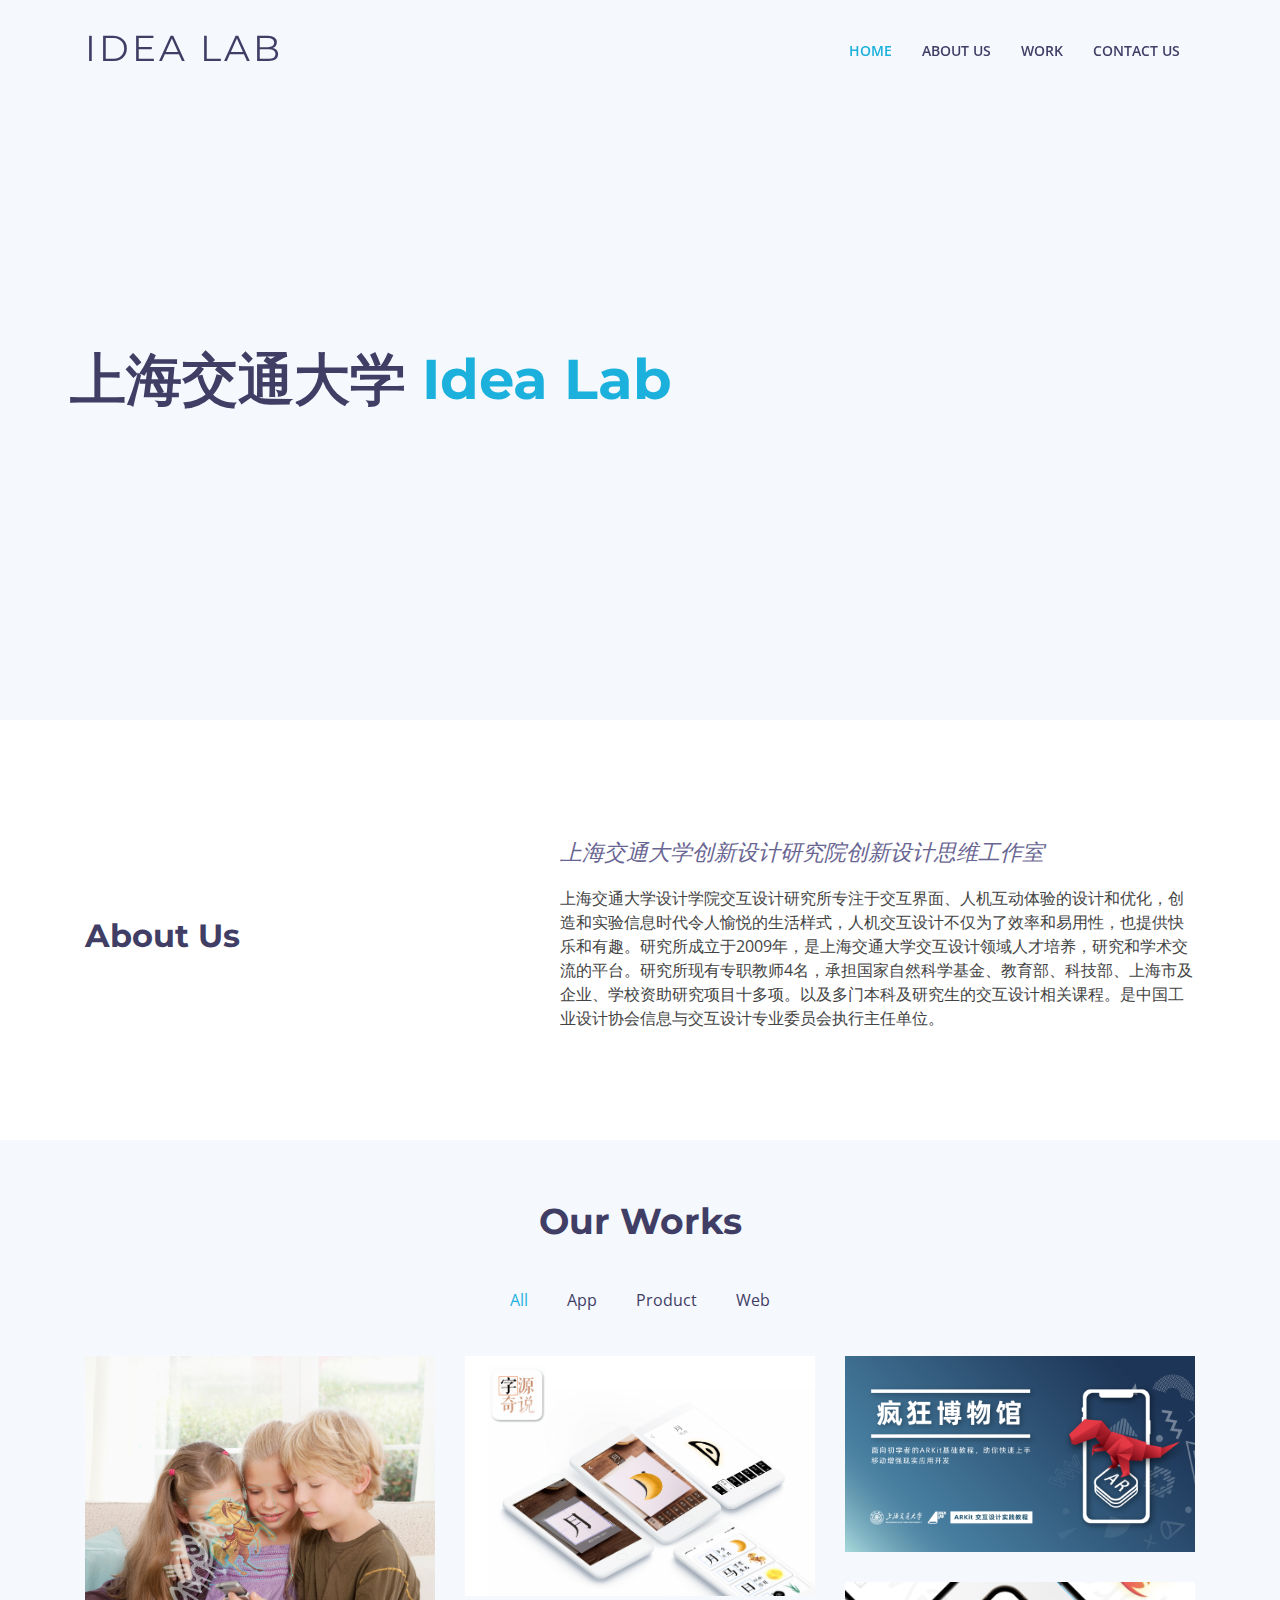
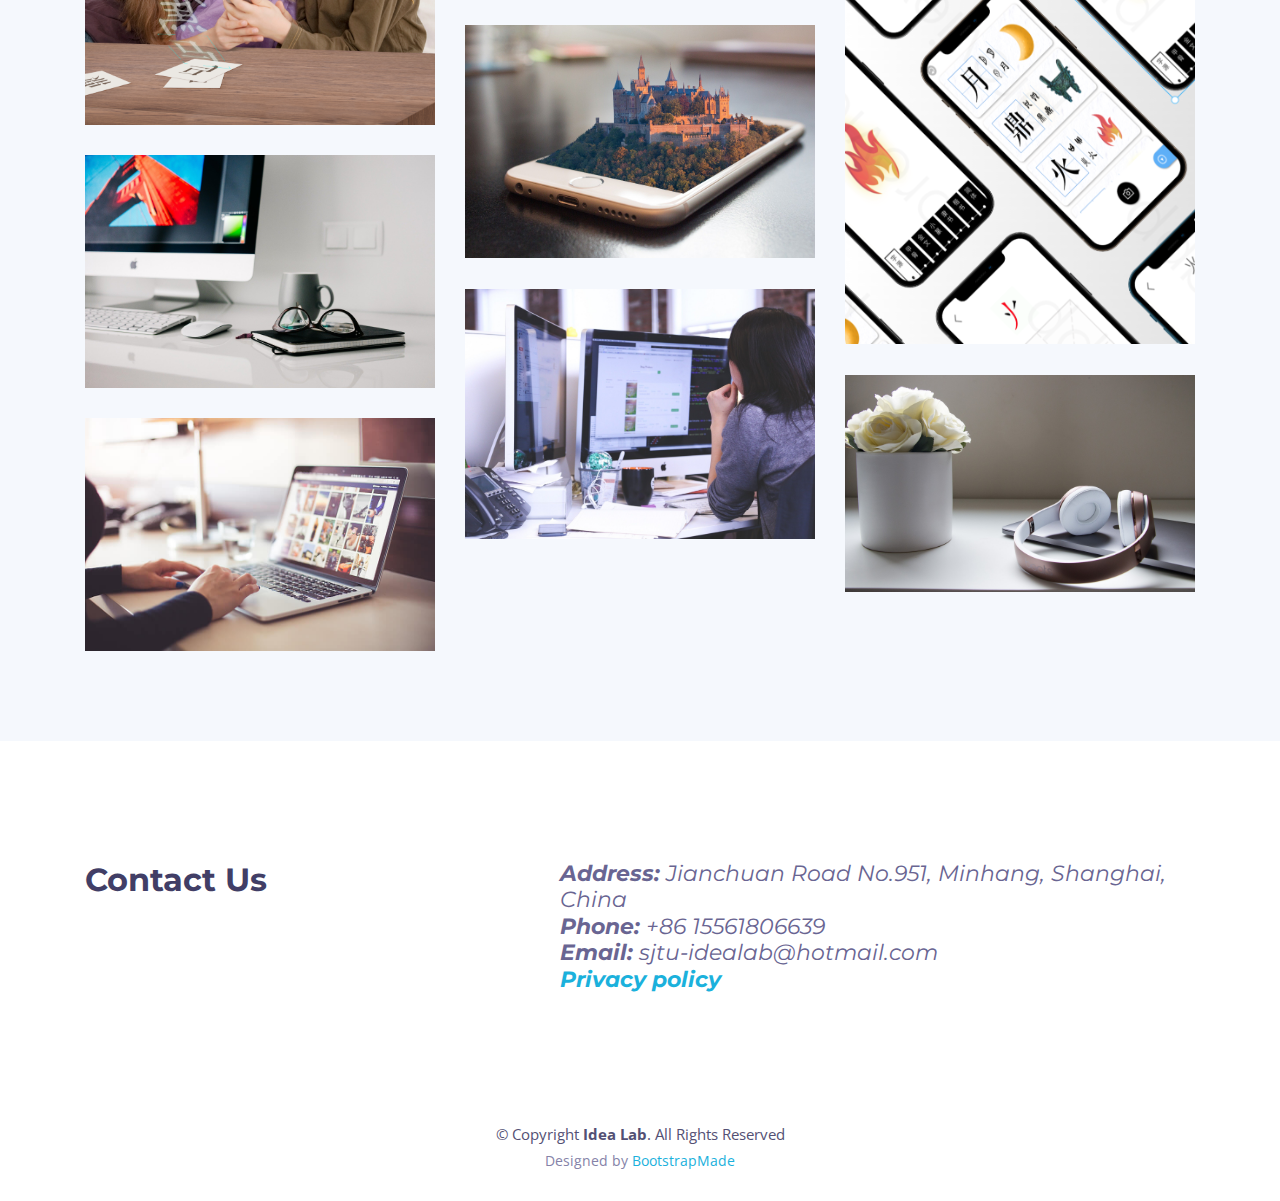
==== docs/index.html @ f68249bd "change folder name" ====
<!DOCTYPE html>
<html lang="en">

<head>
    <meta charset="utf-8">
    <title>SJTU IDEA LAB</title>
    <meta content="width=device-width, initial-scale=1.0" name="viewport">
    <meta content="" name="keywords">
    <meta content="" name="description">

    <!-- Favicons -->
    <link href="img/" rel="icon">
    <link href="img/" rel="apple-touch-icon">

    <!-- Google Fonts -->
    <link href="https://fonts.googleapis.com/css?family=Open+Sans:300,300i,400,400i,500,600,700,700i|Montserrat:300,400,500,600,700" rel="stylesheet">

    <!-- Bootstrap CSS File -->
    <link href="lib/bootstrap/css/bootstrap.min.css" rel="stylesheet">

    <!-- Libraries CSS Files -->
    <link href="lib/font-awesome/css/font-awesome.min.css" rel="stylesheet">
    <link href="lib/animate/animate.min.css" rel="stylesheet">
    <link href="lib/ionicons/css/ionicons.min.css" rel="stylesheet">
    <link href="lib/owlcarousel/assets/owl.carousel.min.css" rel="stylesheet">
    <link href="lib/lightbox/css/lightbox.min.css" rel="stylesheet">

    <!-- Main Stylesheet File -->
    <link href="css/style.css" rel="stylesheet">

    <!-- =======================================================
    Theme Name: Rapid
    Theme URL: https://bootstrapmade.com/rapid-multipurpose-bootstrap-business-template/
    Author: BootstrapMade.com
    License: https://bootstrapmade.com/license/
  ======================================================= -->
</head>

<body>
    <!--==========================
  Header
  ============================-->
    <header id="header">

        <div id="topbar">
            <div class="container">
                <div class="social-links">
                    <!--
          <a href="#" class="twitter"><i class="fa fa-twitter"></i></a>
          <a href="#" class="facebook"><i class="fa fa-facebook"></i></a>
          <a href="#" class="linkedin"><i class="fa fa-linkedin"></i></a>
          <a href="#" class="instagram"><i class="fa fa-instagram"></i></a>
          -->
                </div>
            </div>
        </div>

        <div class="container">

            <div class="logo float-left">
                <!-- Uncomment below if you prefer to use an image logo -->
                <h1 class="text-light"><a href="#intro" class="scrollto"><span>Idea Lab</span></a></h1>
                <!-- <a href="#header" class="scrollto"><img src="img/logo.png" alt="" class="img-fluid"></a> -->
            </div>

            <nav class="main-nav float-right d-none d-lg-block">
                <ul>
                    <li class="active"><a href="#intro">Home</a></li>
                    <li><a href="#about">About Us</a></li>
                    <!--<li><a href="#services">Services</a></li>-->
                    <!--注释掉了-->
                    <li><a href="#portfolio">Work</a></li>
                    <!--<li><a href="#team">Team</a></li>-->
                    <!--<li class="drop-down"><a href="">Drop Down</a>
            <ul>
              <li><a href="#">Drop Down 1</a></li>
              <li class="drop-down"><a href="#">Drop Down 2</a>
                <ul>
                  <li><a href="#">Deep Drop Down 1</a></li>
                  <li><a href="#">Deep Drop Down 2</a></li>
                  <li><a href="#">Deep Drop Down 3</a></li>
                  <li><a href="#">Deep Drop Down 4</a></li>
                  <li><a href="#">Deep Drop Down 5</a></li>
                </ul>
              </li>
              <li><a href="#">Drop Down 3</a></li>
              <li><a href="#">Drop Down 4</a></li>
              <li><a href="#">Drop Down 5</a></li>
            </ul>
          </li>-->
                    <!--注释掉了-->
                    <li><a href="#footer">Contact Us</a></li>
                </ul>
            </nav><!-- .main-nav -->

        </div>
    </header><!-- #header -->

    <!--==========================
    Intro Section
  ============================-->
    <section id="intro" class="clearfix">
        <div class="container d-flex h-100">
            <div class="row justify-content-center align-self-center">
                <div class=" intro-info order-md-first order-last">
                    <h2>上海交通大学 <span>Idea Lab</span></h2>
                    <div>
                        <!--<a href="#about" class="btn-get-started scrollto">Get Started</a>-->
                    </div>
                </div>


            </div>

        </div>
    </section><!-- #intro -->

    <main id="main">

        <!--==========================
      About Us Section
    ============================-->
        <section id="about">

            <div class="container">
                <div class="row">

                    <div class="col-lg-5 col-md-6">
                        <div class="about-content">
                           <h2><br><br>About Us</h2>
                            <img src="img/ " alt="">

                        </div>
                    </div>

                    <div class="col-lg-7 col-md-6">
                        <div class="about-content">
                            
                            <h3>上海交通大学创新设计研究院创新设计思维工作室</h3>
                            <p>上海交通大学设计学院交互设计研究所专注于交互界面、人机互动体验的设计和优化，创造和实验信息时代令人愉悦的生活样式，人机交互设计不仅为了效率和易用性，也提供快乐和有趣。研究所成立于2009年，是上海交通大学交互设计领域人才培养，研究和学术交流的平台。研究所现有专职教师4名，承担国家自然科学基金、教育部、科技部、上海市及企业、学校资助研究项目十多项。以及多门本科及研究生的交互设计相关课程。是中国工业设计协会信息与交互设计专业委员会执行主任单位。</p>
                            

                        </div>
                    </div>
                </div>
            </div>

        </section><!-- #about -->


        <!--==========================
      Services Section 注释掉了！！
    ============================-->
        <!--
    <section id="services" class="section-bg">
      <div class="container">

        <header class="section-header">
          <h3>Services</h3>
          <p>Laudem latine persequeris id sed, ex fabulas delectus quo. No vel partiendo abhorreant vituperatoribus.</p>
        </header>

        <div class="row">

          <div class="col-md-6 col-lg-4 wow bounceInUp" data-wow-duration="1.4s">
            <div class="box">
              <div class="icon" style="background: #fceef3;"><i class="ion-ios-analytics-outline" style="color: #ff689b;"></i></div>
              <h4 class="title"><a href="">Lorem Ipsum</a></h4>
              <p class="description">Voluptatum deleniti atque corrupti quos dolores et quas molestias excepturi sint occaecati cupiditate non provident</p>
            </div>
          </div>
          <div class="col-md-6 col-lg-4 wow bounceInUp" data-wow-duration="1.4s">
            <div class="box">
              <div class="icon" style="background: #fff0da;"><i class="ion-ios-bookmarks-outline" style="color: #e98e06;"></i></div>
              <h4 class="title"><a href="">Dolor Sitema</a></h4>
              <p class="description">Minim veniam, quis nostrud exercitation ullamco laboris nisi ut aliquip ex ea commodo consequat tarad limino ata</p>
            </div>
          </div>

          <div class="col-md-6 col-lg-4 wow bounceInUp" data-wow-delay="0.1s" data-wow-duration="1.4s">
            <div class="box">
              <div class="icon" style="background: #e6fdfc;"><i class="ion-ios-paper-outline" style="color: #3fcdc7;"></i></div>
              <h4 class="title"><a href="">Sed ut perspiciatis</a></h4>
              <p class="description">Duis aute irure dolor in reprehenderit in voluptate velit esse cillum dolore eu fugiat nulla pariatur</p>
            </div>
          </div>
          <div class="col-md-6 col-lg-4 wow bounceInUp" data-wow-delay="0.1s" data-wow-duration="1.4s">
            <div class="box">
              <div class="icon" style="background: #eafde7;"><i class="ion-ios-speedometer-outline" style="color:#41cf2e;"></i></div>
              <h4 class="title"><a href="">Magni Dolores</a></h4>
              <p class="description">Excepteur sint occaecat cupidatat non proident, sunt in culpa qui officia deserunt mollit anim id est laborum</p>
            </div>
          </div>

          <div class="col-md-6 col-lg-4 wow bounceInUp" data-wow-delay="0.2s" data-wow-duration="1.4s">
            <div class="box">
              <div class="icon" style="background: #e1eeff;"><i class="ion-ios-world-outline" style="color: #2282ff;"></i></div>
              <h4 class="title"><a href="">Nemo Enim</a></h4>
              <p class="description">At vero eos et accusamus et iusto odio dignissimos ducimus qui blanditiis praesentium voluptatum deleniti atque</p>
            </div>
          </div>
          <div class="col-md-6 col-lg-4 wow bounceInUp" data-wow-delay="0.2s" data-wow-duration="1.4s">
            <div class="box">
              <div class="icon" style="background: #ecebff;"><i class="ion-ios-clock-outline" style="color: #8660fe;"></i></div>
              <h4 class="title"><a href="">Eiusmod Tempor</a></h4>
              <p class="description">Et harum quidem rerum facilis est et expedita distinctio. Nam libero tempore, cum soluta nobis est eligendi</p>
            </div>
          </div>

        </div>

      </div>
    </section><!-- #services -->

        <!--==========================
      Why Us Section 注释掉了！！
    ============================-->
        <!--
    <section id="why-us" class="wow fadeIn">
      <div class="container-fluid">
        
        <header class="section-header">
          <h3>Why choose us?</h3>
          <p>Laudem latine persequeris id sed, ex fabulas delectus quo. No vel partiendo abhorreant vituperatoribus.</p>
        </header>

        <div class="row">

          <div class="col-lg-6">
            <div class="why-us-img">
              <img src="img/why-us.jpg" alt="" class="img-fluid">
            </div>
          </div>

          <div class="col-lg-6">
            <div class="why-us-content">
              <p>Molestiae omnis numquam corrupti omnis itaque. Voluptatum quidem impedit. Odio dolorum exercitationem est error omnis repudiandae ad dolorum sit.</p>
              <p>
                Explicabo repellendus quia labore. Non optio quo ea ut ratione et quaerat. Porro facilis deleniti porro consequatur
                et temporibus. Labore est odio.

                Odio omnis saepe qui. Veniam eaque ipsum. Ea quia voluptatum quis explicabo sed nihil repellat..
              </p>

              <div class="features wow bounceInUp clearfix">
                <i class="fa fa-diamond" style="color: #f058dc;"></i>
                <h4>Corporis dolorem</h4>
                <p>Commodi quia voluptatum. Est cupiditate voluptas quaerat officiis ex alias dignissimos et ipsum. Soluta at enim modi ut incidunt dolor et.</p>
              </div>

              <div class="features wow bounceInUp clearfix">
                <i class="fa fa-object-group" style="color: #ffb774;"></i>
                <h4>Eum ut aspernatur</h4>
                <p>Molestias eius rerum iusto voluptas et ab cupiditate aut enim. Assumenda animi occaecati. Quo dolore fuga quasi autem aliquid ipsum odit. Perferendis doloremque iure nulla aut.</p>
              </div>
              
              <div class="features wow bounceInUp clearfix">
                <i class="fa fa-language" style="color: #589af1;"></i>
                <h4>Voluptates dolores</h4>
                <p>Voluptates nihil et quis omnis et eaque omnis sint aut. Ducimus dolorum aspernatur. Totam dolores ut enim ullam voluptas distinctio aut.</p>
              </div>
              
            </div>

          </div>

        </div>

      </div>

      <div class="container">
        <div class="row counters">

          <div class="col-lg-3 col-6 text-center">
            <span data-toggle="counter-up">274</span>
            <p>Clients</p>
          </div>

          <div class="col-lg-3 col-6 text-center">
            <span data-toggle="counter-up">421</span>
            <p>Projects</p>
          </div>

          <div class="col-lg-3 col-6 text-center">
            <span data-toggle="counter-up">1,364</span>
            <p>Hours Of Support</p>
          </div>

          <div class="col-lg-3 col-6 text-center">
            <span data-toggle="counter-up">18</span>
            <p>Hard Workers</p>
          </div>
  
        </div>

      </div>
    </section>

    <!--==========================
      Call To Action Section
    ============================-->
        <!--
    <section id="call-to-action" class="wow fadeInUp">
      <div class="container">
        <div class="row">
          <div class="col-lg-9 text-center text-lg-left">
            <h3 class="cta-title">Call To Action</h3>
            <p class="cta-text"> Duis aute irure dolor in reprehenderit in voluptate velit esse cillum dolore eu fugiat nulla pariatur. Excepteur sint occaecat cupidatat non proident, sunt in culpa qui officia deserunt mollit anim id est laborum.</p>
          </div>
          <div class="col-lg-3 cta-btn-container text-center">
            <a class="cta-btn align-middle" href="#">Call To Action</a>
          </div>
        </div>

      </div>
    </section><!-- #call-to-action -->

        <!--==========================
      Features Section
    ============================-->
        <!--
    <section id="features">
      <div class="container">

        <div class="row feature-item">
          <div class="col-lg-6 wow fadeInUp">
            <img src="img/features-1.svg" class="img-fluid" alt="">
          </div>
          <div class="col-lg-6 wow fadeInUp pt-5 pt-lg-0">
            <h4>Voluptatem dignissimos provident quasi corporis voluptates sit assumenda.</h4>
            <p>
              Ipsum in aspernatur ut possimus sint. Quia omnis est occaecati possimus ea. Quas molestiae perspiciatis occaecati qui rerum. Deleniti quod porro sed quisquam saepe. Numquam mollitia recusandae non ad at et a.
            </p>
            <p>
              Ad vitae recusandae odit possimus. Quaerat cum ipsum corrupti. Odit qui asperiores ea corporis deserunt veritatis quidem expedita perferendis. Qui rerum eligendi ex doloribus quia sit. Porro rerum eum eum.
            </p>
          </div>
        </div>

        <div class="row feature-item mt-5 pt-5">
          <div class="col-lg-6 wow fadeInUp order-1 order-lg-2">
            <img src="img/features-2.svg" class="img-fluid" alt="">
          </div>

          <div class="col-lg-6 wow fadeInUp pt-4 pt-lg-0 order-2 order-lg-1">
            <h4>Neque saepe temporibus repellat ea ipsum et. Id vel et quia tempora facere reprehenderit.</h4>
            <p>
             Delectus alias ut incidunt delectus nam placeat in consequatur. Sed cupiditate quia ea quis. Voluptas nemo qui aut distinctio. Cumque fugit earum est quam officiis numquam. Ducimus corporis autem at blanditiis beatae incidunt sunt. 
            </p>
            <p>
              Voluptas saepe natus quidem blanditiis. Non sunt impedit voluptas mollitia beatae. Qui esse molestias. Laudantium libero nisi vitae debitis. Dolorem cupiditate est perferendis iusto.
            </p>
            <p>
              Eum quia in. Magni quas ipsum a. Quis ex voluptatem inventore sint quia modi. Numquam est aut fuga mollitia exercitationem nam accusantium provident quia.
            </p>
          </div>
          
        </div>

      </div>
    </section><!-- #about -->


        <!--==========================
      Portfolio Section
    ============================-->
        <section id="portfolio" class="section-bg">
            <div class="container">

                <header class="section-header">
                    <h3 class="section-title">Our Works</h3>
                </header>

                <div class="row">
                    <div class="col-lg-12">
                        <ul id="portfolio-flters">
                            <li data-filter="*" class="filter-active">All</li>
                            <li data-filter=".filter-app">App</li>
                            <li data-filter=".filter-card">Product</li>
                            <li data-filter=".filter-web">Web</li>
                        </ul>
                    </div>
                </div>

                <div class="row portfolio-container">

                    <div class="col-lg-4 col-md-6 portfolio-item filter-app">
                        <div class="portfolio-wrap">
                            <img src="img/work-1.jpg" class="img-fluid" alt="">
                            <div class="portfolio-info">
                                <h4><a href="#">字源奇说</a></h4>
                                <p>App</p>
                                <div>
                                    <a href="img/work-1.jpg" data-lightbox="portfolio" data-title="App 1" class="link-preview" title="Preview"><i class="ion ion-eye"></i></a>
                                    <a href="#" class="link-details" title="More Details"><i class="ion ion-android-open"></i></a>
                                </div>
                            </div>
                        </div>
                    </div>

                    <div class="col-lg-4 col-md-6 portfolio-item filter-app" data-wow-delay="0.1s">
                        <div class="portfolio-wrap">
                            <img src="img/work-2.png" class="img-fluid" alt="">
                            <div class="portfolio-info">
                                <h4><a href="#">字源奇说</a></h4>
                                <p>App</p>
                                <div>
                                    <a href="img/work-2.png" class="link-preview" data-lightbox="portfolio" data-title="App 2" title="Preview"><i class="ion ion-eye"></i></a>
                                    <a href="#" class="link-details" title="More Details"><i class="ion ion-android-open"></i></a>
                                </div>
                            </div>
                        </div>
                    </div>

                    <div class="col-lg-4 col-md-6 portfolio-item filter-web" data-wow-delay="0.2s">
                        <div class="portfolio-wrap">
                            <img src="img/work-4.png" class="img-fluid" alt="">
                            <div class="portfolio-info">
                                <h4><a href="#">AR 疯狂博物馆</a></h4>
                                <p>Web</p>
                                <div>
                                    <a href="img/work-4.png" class="link-preview" data-lightbox="portfolio" data-title="Web 1" title="Preview"><i class="ion ion-eye"></i></a>
                                    <a href="http://iosarkit.xyz" target="_blank" class="link-details" title="More Details"><i class="ion ion-android-open"></i></a>
                                </div>
                            </div>
                        </div>
                    </div>

                    <div class="col-lg-4 col-md-6 portfolio-item filter-app">
                        <div class="portfolio-wrap">
                            <img src="img/work-3.png" class="img-fluid" alt="">
                            <div class="portfolio-info">
                                <h4><a href="#">字源奇说</a></h4>
                                <p>App</p>
                                <div>
                                    <a href="img/work-3.png" class="link-preview" data-lightbox="portfolio" data-title="Card 2" title="Preview"><i class="ion ion-eye"></i></a>
                                    <a href="#" class="link-details" title="More Details"><i class="ion ion-android-open"></i></a>
                                </div>
                            </div>
                        </div>
                    </div>

                    <div class="col-lg-4 col-md-6 portfolio-item filter-web" data-wow-delay="0.1s">
                        <div class="portfolio-wrap">
                            <img src="img/work-5.jpg" class="img-fluid" alt="">
                            <div class="portfolio-info">
                                <h4><a href="#">Coming Soon</a></h4>
                                <p>Web</p>
                                <div>
                                    <a href="img/work-5.jpg" class="link-preview" data-lightbox="portfolio" data-title="Web 2" title="Preview"><i class="ion ion-eye"></i></a>
                                    <a href="#" class="link-details" title="More Details"><i class="ion ion-android-open"></i></a>
                                </div>
                            </div>
                        </div>
                    </div>

                    <div class="col-lg-4 col-md-6 portfolio-item filter-app" data-wow-delay="0.2s">
                        <div class="portfolio-wrap">
                            <img src="img/work-6.jpg" class="img-fluid" alt="">
                            <div class="portfolio-info">
                                <h4><a href="#">Coming Soon</a></h4>
                                <p>App</p>
                                <div>
                                    <a href="img/work-6.jpg" class="link-preview" data-lightbox="portfolio" data-title="App 3" title="Preview"><i class="ion ion-eye"></i></a>
                                    <a href="#" class="link-details" title="More Details"><i class="ion ion-android-open"></i></a>
                                </div>
                            </div>
                        </div>
                    </div>

                    <div class="col-lg-4 col-md-6 portfolio-item filter-card">
                        <div class="portfolio-wrap">
                            <img src="img/work-7.jpg" class="img-fluid" alt="">
                            <div class="portfolio-info">
                                <h4><a href="#">Coming Soon</a></h4>
                                <p>Product</p>
                                <div>
                                    <a href="img/work-7.jpg" class="link-preview" data-lightbox="portfolio" data-title="Card 1" title="Preview"><i class="ion ion-eye"></i></a>
                                    <a href="#" class="link-details" title="More Details"><i class="ion ion-android-open"></i></a>
                                </div>
                            </div>
                        </div>
                    </div>

                    <div class="col-lg-4 col-md-6 portfolio-item filter-card" data-wow-delay="0.1s">
                        <div class="portfolio-wrap">
                            <img src="img/work-8.jpg" class="img-fluid" alt="">
                            <div class="portfolio-info">
                                <h4><a href="#">Coming Soon</a></h4>
                                <p>Product</p>
                                <div>
                                    <a href="img/work-8.jpg" class="link-preview" data-lightbox="portfolio" data-title="Card 3" title="Preview"><i class="ion ion-eye"></i></a>
                                    <a href="#" class="link-details" title="More Details"><i class="ion ion-android-open"></i></a>
                                </div>
                            </div>
                        </div>
                    </div>

                    <div class="col-lg-4 col-md-6 portfolio-item filter-web" data-wow-delay="0.2s">
                        <div class="portfolio-wrap">
                            <img src="img/portfolio/web1.jpg" class="img-fluid" alt="">
                            <div class="portfolio-info">
                                <h4><a href="#">Coming Soon</a></h4>
                                <p>Web</p>
                                <div>
                                    <a href="img/portfolio/web1.jpg" class="link-preview" data-lightbox="portfolio" data-title="Web 1" title="Preview"><i class="ion ion-eye"></i></a>
                                    <a href="#" class="link-details" title="More Details"><i class="ion ion-android-open"></i></a>
                                </div>
                            </div>
                        </div>
                    </div>

                </div>

            </div>
        </section><!-- #portfolio -->

        <!--==========================
      Clients Section
    ============================-->
        <!--
    <section id="testimonials">
      <div class="container">

        <header class="section-header">
          <h3>Testimonials</h3>
        </header>

        <div class="row justify-content-center">
          <div class="col-lg-8">

            <div class="owl-carousel testimonials-carousel wow fadeInUp">
    
              <div class="testimonial-item">
                <img src="img/testimonial-1.jpg" class="testimonial-img" alt="">
                <h3>Saul Goodman</h3>
                <h4>Ceo &amp; Founder</h4>
                <p>
                  Proin iaculis purus consequat sem cure digni ssim donec porttitora entum suscipit rhoncus. Accusantium quam, ultricies eget id, aliquam eget nibh et. Maecen aliquam, risus at semper.
                </p>
              </div>
    
              <div class="testimonial-item">
                <img src="img/testimonial-2.jpg" class="testimonial-img" alt="">
                <h3>Sara Wilsson</h3>
                <h4>Designer</h4>
                <p>
                  Export tempor illum tamen malis malis eram quae irure esse labore quem cillum quid cillum eram malis quorum velit fore eram velit sunt aliqua noster fugiat irure amet legam anim culpa.
                </p>
              </div>
    
              <div class="testimonial-item">
                <img src="img/testimonial-3.jpg" class="testimonial-img" alt="">
                <h3>Jena Karlis</h3>
                <h4>Store Owner</h4>
                <p>
                  Enim nisi quem export duis labore cillum quae magna enim sint quorum nulla quem veniam duis minim tempor labore quem eram duis noster aute amet eram fore quis sint minim.
                </p>
              </div>
    
              <div class="testimonial-item">
                <img src="img/testimonial-4.jpg" class="testimonial-img" alt="">
                <h3>Matt Brandon</h3>
                <h4>Freelancer</h4>
                <p>
                  Fugiat enim eram quae cillum dolore dolor amet nulla culpa multos export minim fugiat minim velit minim dolor enim duis veniam ipsum anim magna sunt elit fore quem dolore labore illum veniam.
                </p>
              </div>

            </div>

          </div>
        </div>


      </div>
    </section><!-- #testimonials -->


        <!--==========================
      Team Section
    ============================-->
        <!--
    <section id="team" class="section-bg">
      <div class="container">
        <div class="section-header">
          <h3>Team</h3>
          <p>Sed ut perspiciatis unde omnis iste natus error sit voluptatem accusantium doloremque</p>
        </div>

        <div class="row">

          <div class="col-lg-3 col-md-6 wow fadeInUp">
            <div class="member">
              <img src="img/team-1.jpg" class="img-fluid" alt="">
              <div class="member-info">
                <div class="member-info-content">
                  <h4>Walter White</h4>
                  <span>Chief Executive Officer</span>
                  <div class="social">
                    <a href=""><i class="fa fa-twitter"></i></a>
                    <a href=""><i class="fa fa-facebook"></i></a>
                    <a href=""><i class="fa fa-google-plus"></i></a>
                    <a href=""><i class="fa fa-linkedin"></i></a>
                  </div>
                </div>
              </div>
            </div>
          </div>

          <div class="col-lg-3 col-md-6 wow fadeInUp" data-wow-delay="0.1s">
            <div class="member">
              <img src="img/team-2.jpg" class="img-fluid" alt="">
              <div class="member-info">
                <div class="member-info-content">
                  <h4>Sarah Jhonson</h4>
                  <span>Product Manager</span>
                  <div class="social">
                    <a href=""><i class="fa fa-twitter"></i></a>
                    <a href=""><i class="fa fa-facebook"></i></a>
                    <a href=""><i class="fa fa-google-plus"></i></a>
                    <a href=""><i class="fa fa-linkedin"></i></a>
                  </div>
                </div>
              </div>
            </div>
          </div>

          <div class="col-lg-3 col-md-6 wow fadeInUp" data-wow-delay="0.2s">
            <div class="member">
              <img src="img/team-3.jpg" class="img-fluid" alt="">
              <div class="member-info">
                <div class="member-info-content">
                  <h4>William Anderson</h4>
                  <span>CTO</span>
                  <div class="social">
                    <a href=""><i class="fa fa-twitter"></i></a>
                    <a href=""><i class="fa fa-facebook"></i></a>
                    <a href=""><i class="fa fa-google-plus"></i></a>
                    <a href=""><i class="fa fa-linkedin"></i></a>
                  </div>
                </div>
              </div>
            </div>
          </div>

          <div class="col-lg-3 col-md-6 wow fadeInUp" data-wow-delay="0.3s">
            <div class="member">
              <img src="img/team-4.jpg" class="img-fluid" alt="">
              <div class="member-info">
                <div class="member-info-content">
                  <h4>Amanda Jepson</h4>
                  <span>Accountant</span>
                  <div class="social">
                    <a href=""><i class="fa fa-twitter"></i></a>
                    <a href=""><i class="fa fa-facebook"></i></a>
                    <a href=""><i class="fa fa-google-plus"></i></a>
                    <a href=""><i class="fa fa-linkedin"></i></a>
                  </div>
                </div>
              </div>
            </div>
          </div>

        </div>

      </div>
    </section><!-- #team -->

        <!--==========================
      Clients Section
    ============================-->
        <!--
    <section id="clients" class="wow fadeInUp">
      <div class="container">

        <header class="section-header">
          <h3>Our Clients</h3>
        </header>

        <div class="owl-carousel clients-carousel">
          <img src="img/clients/client-1.png" alt="">
          <img src="img/clients/client-2.png" alt="">
          <img src="img/clients/client-3.png" alt="">
          <img src="img/clients/client-4.png" alt="">
          <img src="img/clients/client-5.png" alt="">
          <img src="img/clients/client-6.png" alt="">
          <img src="img/clients/client-7.png" alt="">
          <img src="img/clients/client-8.png" alt="">
        </div>

      </div>
    </section><!-- #clients -->


        <!--==========================
      Pricing Section
    ============================-->
        <!--
    <section id="pricing" class="wow fadeInUp section-bg">

      <div class="container">

        <header class="section-header">
          <h3>Pricing</h3>
          <p>Sed ut perspiciatis unde omnis iste natus error sit voluptatem accusantium doloremque</p>
        </header>

        <div class="row flex-items-xs-middle flex-items-xs-center">
        -->

        <!-- Basic Plan  -->
        <!--
          <div class="col-xs-12 col-lg-4">
            <div class="card">
              <div class="card-header">
                <h3><span class="currency">$</span>19<span class="period">/month</span></h3>
              </div>
              <div class="card-block">
                <h4 class="card-title"> 
                  Basic Plan
                </h4>
                <ul class="list-group">
                  <li class="list-group-item">Odio animi voluptates</li>
                  <li class="list-group-item">Inventore quisquam et</li>
                  <li class="list-group-item">Et perspiciatis suscipit</li>
                  <li class="list-group-item">24/7 Support System</li>
                </ul>
                <a href="#" class="btn">Choose Plan</a>
              </div>
            </div>
          </div>
      -->
        <!-- Regular Plan  -->
        <!--
          <div class="col-xs-12 col-lg-4">
            <div class="card">
              <div class="card-header">
                <h3><span class="currency">$</span>29<span class="period">/month</span></h3>
              </div>
              <div class="card-block">
                <h4 class="card-title"> 
                  Regular Plan
                </h4>
                <ul class="list-group">
                  <li class="list-group-item">Odio animi voluptates</li>
                  <li class="list-group-item">Inventore quisquam et</li>
                  <li class="list-group-item">Et perspiciatis suscipit</li>
                  <li class="list-group-item">24/7 Support System</li>
                </ul>
                <a href="#" class="btn">Choose Plan</a>
              </div>
            </div>
          </div>
      ->>
          <!-- Premium Plan  -->
        <!--
          <div class="col-xs-12 col-lg-4">
            <div class="card">
              <div class="card-header">
                <h3><span class="currency">$</span>39<span class="period">/month</span></h3>
              </div>
              <div class="card-block">
                <h4 class="card-title"> 
                  Premium Plan
                </h4>
                <ul class="list-group">
                  <li class="list-group-item">Odio animi voluptates</li>
                  <li class="list-group-item">Inventore quisquam et</li>
                  <li class="list-group-item">Et perspiciatis suscipit</li>
                  <li class="list-group-item">24/7 Support System</li>
                </ul>
                <a href="#" class="btn">Choose Plan</a>
              </div>
            </div>
          </div>
      
        </div>
      </div>

    </section><!-- #pricing -->


        <!--==========================
      Frequently Asked Questions Section
    ============================-->
        <!--
    <section id="faq">
      <div class="container">
        <header class="section-header">
          <h3>Frequently Asked Questions</h3>
          <p>Sed ut perspiciatis unde omnis iste natus error sit voluptatem accusantium doloremque</p>
        </header>

        <ul id="faq-list" class="wow fadeInUp">
          <li>
            <a data-toggle="collapse" class="collapsed" href="#faq1">Non consectetur a erat nam at lectus urna duis? <i class="ion-android-remove"></i></a>
            <div id="faq1" class="collapse" data-parent="#faq-list">
              <p>
                Feugiat pretium nibh ipsum consequat. Tempus iaculis urna id volutpat lacus laoreet non curabitur gravida. Venenatis lectus magna fringilla urna porttitor rhoncus dolor purus non.
              </p>
            </div>
          </li>

          <li>
            <a data-toggle="collapse" href="#faq2" class="collapsed">Feugiat scelerisque varius morbi enim nunc faucibus a pellentesque? <i class="ion-android-remove"></i></a>
            <div id="faq2" class="collapse" data-parent="#faq-list">
              <p>
                Dolor sit amet consectetur adipiscing elit pellentesque habitant morbi. Id interdum velit laoreet id donec ultrices. Fringilla phasellus faucibus scelerisque eleifend donec pretium. Est pellentesque elit ullamcorper dignissim. Mauris ultrices eros in cursus turpis massa tincidunt dui.
              </p>
            </div>
          </li>

          <li>
            <a data-toggle="collapse" href="#faq3" class="collapsed">Dolor sit amet consectetur adipiscing elit pellentesque habitant morbi? <i class="ion-android-remove"></i></a>
            <div id="faq3" class="collapse" data-parent="#faq-list">
              <p>
                Eleifend mi in nulla posuere sollicitudin aliquam ultrices sagittis orci. Faucibus pulvinar elementum integer enim. Sem nulla pharetra diam sit amet nisl suscipit. Rutrum tellus pellentesque eu tincidunt. Lectus urna duis convallis convallis tellus. Urna molestie at elementum eu facilisis sed odio morbi quis
              </p>
            </div>
          </li>

          <li>
            <a data-toggle="collapse" href="#faq4" class="collapsed">Ac odio tempor orci dapibus. Aliquam eleifend mi in nulla? <i class="ion-android-remove"></i></a>
            <div id="faq4" class="collapse" data-parent="#faq-list">
              <p>
                Dolor sit amet consectetur adipiscing elit pellentesque habitant morbi. Id interdum velit laoreet id donec ultrices. Fringilla phasellus faucibus scelerisque eleifend donec pretium. Est pellentesque elit ullamcorper dignissim. Mauris ultrices eros in cursus turpis massa tincidunt dui.
              </p>
            </div>
          </li>

          <li>
            <a data-toggle="collapse" href="#faq5" class="collapsed">Tempus quam pellentesque nec nam aliquam sem et tortor consequat? <i class="ion-android-remove"></i></a>
            <div id="faq5" class="collapse" data-parent="#faq-list">
              <p>
                Molestie a iaculis at erat pellentesque adipiscing commodo. Dignissim suspendisse in est ante in. Nunc vel risus commodo viverra maecenas accumsan. Sit amet nisl suscipit adipiscing bibendum est. Purus gravida quis blandit turpis cursus in
              </p>
            </div>
          </li>

          <li>
            <a data-toggle="collapse" href="#faq6" class="collapsed">Tortor vitae purus faucibus ornare. Varius vel pharetra vel turpis nunc eget lorem dolor? <i class="ion-android-remove"></i></a>
            <div id="faq6" class="collapse" data-parent="#faq-list">
              <p>
                Laoreet sit amet cursus sit amet dictum sit amet justo. Mauris vitae ultricies leo integer malesuada nunc vel. Tincidunt eget nullam non nisi est sit amet. Turpis nunc eget lorem dolor sed. Ut venenatis tellus in metus vulputate eu scelerisque. Pellentesque diam volutpat commodo sed egestas egestas fringilla phasellus faucibus. Nibh tellus molestie nunc non blandit massa enim nec.
              </p>
            </div>
          </li>

        </ul>

      </div>
    </section><!-- #faq -->

    </main>

    <!--==========================
    Footer
  ============================-->
    <section id="about">

        <div class="container">
            <div class="row">

                <div class="col-lg-5 col-md-6 ">
                    <div class="about-content">
                        <h2>Contact Us</h2>


                    </div>
                </div>

                <div class="col-lg-7 col-md-5">
                    <div class="about-content">
                        <h3><strong>Address:</strong> Jianchuan Road No.951, Minhang, Shanghai, China<br>
                            <strong>Phone:</strong> +86 15561806639<br>
                            <strong>Email:</strong> sjtu-idealab@hotmail.com<br>
                            <strong><a href="privacypolicy.html">Privacy policy</a></strong>
                        </h3>
    </section>

    <!--
      <div class="container">
        

        <div class="row">

          <div class="col-lg-6">

            <div class="row">

                <div class="col-sm-6">

                  <div class="footer-info">
                   <!--
                    <h3>Rapid</h3>
                    <p>Cras fermentum odio eu feugiat lide par naso tierra. Justo eget nada terra videa magna derita valies darta donna mare fermentum iaculis eu non diam phasellus. Scelerisque felis imperdiet proin fermentum leo. Amet volutpat consequat mauris nunc congue.</p>
                    -->
    </div>

    <div class="footer-newsletter">
        <!--
                    <h4>Our Newsletter</h4>
                    <p>Tamen quem nulla quae legam multos aute sint culpa legam noster magna veniam enim veniam illum dolore legam minim quorum culpa amet magna export quem.</p>
                    <form action="" method="post">
                      <input type="email" name="email"><input type="submit"  value="Subscribe">
                    </form>
                    -->
    </div>

    </div>


    </div>

    </div>

    <div class="col-lg-6">

        <div class="form">
            <!--
              <h4>Send us a message</h4>
              <p>Eos ipsa est voluptates. Nostrum nam libero ipsa vero. Debitis quasi sit eaque numquam similique commodi harum aut temporibus.</p>
              <form action="" method="post" role="form" class="contactForm">
                <div class="form-group">
                  <input type="text" name="name" class="form-control" id="name" placeholder="Your Name" data-rule="minlen:4" data-msg="Please enter at least 4 chars" />
                  <div class="validation"></div>
                </div>
                <div class="form-group">
                  <input type="email" class="form-control" name="email" id="email" placeholder="Your Email" data-rule="email" data-msg="Please enter a valid email" />
                  <div class="validation"></div>
                </div>
                <div class="form-group">
                  <input type="text" class="form-control" name="subject" id="subject" placeholder="Subject" data-rule="minlen:4" data-msg="Please enter at least 8 chars of subject" />
                  <div class="validation"></div>
                </div>
                <div class="form-group">
                  <textarea class="form-control" name="message" rows="5" data-rule="required" data-msg="Please write something for us" placeholder="Message"></textarea>
                  <div class="validation"></div>
                </div>

                <div id="sendmessage">Your message has been sent. Thank you!</div>
                <div id="errormessage"></div>

                <div class="text-center"><button type="submit" title="Send Message">Send Message</button></div>
              </form>
              -->
        </div>

    </div>



    </div>

    </div>
    </div>
    <footer id="footer" class="section-bg">
        <div class="container">
            <div class="copyright text-center">
                &copy; Copyright <strong>Idea Lab</strong>. All Rights Reserved
            </div>
            <div class="credits text-center">
                <!--
          All the links in the footer should remain intact.
          You can delete the links only if you purchased the pro version.
          Licensing information: https://bootstrapmade.com/license/
          Purchase the pro version with working PHP/AJAX contact form: https://bootstrapmade.com/buy/?theme=Rapid
        -->
                Designed by <a href="https://bootstrapmade.com/">BootstrapMade</a>
            </div>
        </div>
    </footer><!-- #footer -->

    <a href="#" class="back-to-top"><i class="fa fa-chevron-up"></i></a>
    <!-- Uncomment below i you want to use a preloader -->
    <!-- <div id="preloader"></div> -->

    <!-- JavaScript Libraries -->
    <script src="lib/jquery/jquery.min.js"></script>
    <script src="lib/jquery/jquery-migrate.min.js"></script>
    <script src="lib/bootstrap/js/bootstrap.bundle.min.js"></script>
    <script src="lib/easing/easing.min.js"></script>
    <script src="lib/mobile-nav/mobile-nav.js"></script>
    <script src="lib/wow/wow.min.js"></script>
    <script src="lib/waypoints/waypoints.min.js"></script>
    <script src="lib/counterup/counterup.min.js"></script>
    <script src="lib/owlcarousel/owl.carousel.min.js"></script>
    <script src="lib/isotope/isotope.pkgd.min.js"></script>
    <script src="lib/lightbox/js/lightbox.min.js"></script>
    <!-- Contact Form JavaScript File -->
    <script src="contactform/contactform.js"></script>

    <!-- Template Main Javascript File -->
    <script src="js/main.js"></script>

</body>

</html>
---- docs/css/style.css ----
/*
  Theme Name: Rapid
  Theme URL: https://bootstrapmade.com/rapid-multipurpose-bootstrap-business-template/
  Author: BootstrapMade.com
  License: https://bootstrapmade.com/license/
*/

/*--------------------------------------------------------------
# General
--------------------------------------------------------------*/

body {
  background: #fff;
  color: #444;
  font-family: "Open Sans", sans-serif;
}

a {
  color: #1bb1dc;
  transition: 0.5s;
}

a:hover,
a:active,
a:focus {
  color: #0a98c0;
  outline: none;
  text-decoration: none;
}

p {
  padding: 0;
  margin: 0 0 30px 0;
}

h1,
h2,
h3,
h4,
h5,
h6 {
  font-family: "Montserrat", sans-serif;
  font-weight: 400;
  margin: 0 0 20px 0;
  padding: 0;
}

.col-center-block {
    float: none;
    display: block;
    margin-left: auto;
    margin-right: auto;
}

/* Back to top button */

.back-to-top {
  position: fixed;
  display: none;
  background: #1bb1dc;
  color: #fff;
  width: 44px;
  height: 44px;
  text-align: center;
  line-height: 1;
  font-size: 16px;
  border-radius: 50%;
  right: 15px;
  bottom: 15px;
  transition: background 0.5s;
  z-index: 11;
}

.back-to-top i {
  padding-top: 12px;
  color: #fff;
}

/* Prelaoder */

#preloader {
  position: fixed;
  top: 0;
  left: 0;
  right: 0;
  bottom: 0;
  z-index: 9999;
  overflow: hidden;
  background: #fff;
}

#preloader:before {
  content: "";
  position: fixed;
  top: calc(50% - 30px);
  left: calc(50% - 30px);
  border: 6px solid #f2f2f2;
  border-top: 6px solid #1bb1dc;
  border-radius: 50%;
  width: 60px;
  height: 60px;
  -webkit-animation: animate-preloader 1s linear infinite;
  animation: animate-preloader 1s linear infinite;
}

@-webkit-keyframes animate-preloader {
  0% {
    -webkit-transform: rotate(0deg);
    transform: rotate(0deg);
  }

  100% {
    -webkit-transform: rotate(360deg);
    transform: rotate(360deg);
  }
}

@keyframes animate-preloader {
  0% {
    -webkit-transform: rotate(0deg);
    transform: rotate(0deg);
  }

  100% {
    -webkit-transform: rotate(360deg);
    transform: rotate(360deg);
  }
}

/*--------------------------------------------------------------
# Top Bar
--------------------------------------------------------------*/

#topbar {
  padding: 0 0 10px 0;
  font-size: 14px;
  transition: all 0.5s;
}

#topbar .social-links {
  text-align: right;
}

#topbar .social-links a {
  color: #535074;
  padding: 4px 12px;
  display: inline-block;
  line-height: 1px;
}

#topbar .social-links a:hover {
  color: #1bb1dc;
}

#topbar .social-links a:first-child {
  border-left: 0;
}

/*--------------------------------------------------------------
# Header
--------------------------------------------------------------*/

#header {
  height: 110px;
  transition: all 0.5s;
  z-index: 997;
  transition: all 0.5s;
  padding: 20px 0;
  position: fixed;
  left: 0;
  top: 0;
  right: 0;
  transition: all 0.5s;
  z-index: 997;
}

#header.header-scrolled,
#header.header-pages {
  height: 70px;
  padding: 15px 0;
  background-color: #fff;
  box-shadow: 0px 0px 30px rgba(127, 137, 161, 0.3);
}

#header.header-scrolled #topbar,
#header.header-pages #topbar {
  display: none;
}

#header .logo h1 {
  font-size: 36px;
  margin: 0;
  padding: 0;
  line-height: 1;
  font-weight: 400;
  letter-spacing: 3px;
  text-transform: uppercase;
}

#header .logo h1 a,
#header .logo h1 a:hover {
  color: #413e66;
  text-decoration: none;
}

#header .logo img {
  padding: 0;
  margin: 7px 0;
  max-height: 26px;
}

.main-pages {
  margin-top: 60px;
}

/*--------------------------------------------------------------
# Intro Section
--------------------------------------------------------------*/

#intro {
  width: 100%;
  height: 80vh;
  position: relative;
  background: #f5f8fd url("") center top no-repeat;
  background-size: cover;
}

#intro .intro-info h2 {
  color: #413e66;
  margin-bottom: 40px;
  font-size: 56px;
  font-weight: 700;
}

#intro .intro-info h2 span {
  color: #1bb1dc;
}

#intro .intro-info .btn-get-started,
#intro .intro-info .btn-services {
  font-family: "Montserrat", sans-serif;
  font-size: 13px;
  font-weight: 600;
  text-transform: uppercase;
  letter-spacing: 1px;
  display: inline-block;
  padding: 10px 32px;
  border-radius: 4px;
  transition: 0.5s;
  color: #fff;
  background: #1bb1dc;
  color: #fff;
}

#intro .intro-info .btn-get-started:hover,
#intro .intro-info .btn-services:hover {
  background: #0a98c0;
}

/*--------------------------------------------------------------
# Navigation Menu
--------------------------------------------------------------*/

/* Desktop Navigation */

.main-nav {
  /* Drop Down */
  /* Deep Drop Down */
}

.main-nav,
.main-nav * {
  margin: 0;
  padding: 0;
  list-style: none;
}

.main-nav > ul > li {
  position: relative;
  white-space: nowrap;
  float: left;
}

.main-nav a {
  display: block;
  position: relative;
  color: #413e66;
  padding: 10px 15px;
  transition: 0.3s;
  font-size: 14px;
  font-family: "Open Sans", sans-serif;
  text-transform: uppercase;
  font-weight: 600;
}

.main-nav a:hover,
.main-nav .active > a,
.main-nav li:hover > a {
  color: #1bb1dc;
  text-decoration: none;
}

.main-nav .drop-down ul {
  display: block;
  position: absolute;
  left: 0;
  top: calc(100% - 30px);
  z-index: 99;
  opacity: 0;
  visibility: hidden;
  padding: 10px 0;
  background: #fff;
  box-shadow: 0px 0px 30px rgba(127, 137, 161, 0.25);
  transition: ease all 0.3s;
}

.main-nav .drop-down:hover > ul {
  opacity: 1;
  top: 100%;
  visibility: visible;
}

.main-nav .drop-down li {
  min-width: 180px;
  position: relative;
}

.main-nav .drop-down ul a {
  padding: 10px 20px;
  font-size: 14px;
  font-weight: 500;
  text-transform: none;
  color: #065e77;
}

.main-nav .drop-down ul a:hover,
.main-nav .drop-down ul .active > a,
.main-nav .drop-down ul li:hover > a {
  color: #1bb1dc;
}

.main-nav .drop-down > a:after {
  content: "\f107";
  font-family: FontAwesome;
  padding-left: 10px;
}

.main-nav .drop-down .drop-down ul {
  top: 0;
  left: calc(100% - 30px);
}

.main-nav .drop-down .drop-down:hover > ul {
  opacity: 1;
  top: 0;
  left: 100%;
}

.main-nav .drop-down .drop-down > a {
  padding-right: 35px;
}

.main-nav .drop-down .drop-down > a:after {
  content: "\f105";
  position: absolute;
  right: 15px;
}

/* Mobile Navigation */

.mobile-nav {
  position: fixed;
  top: 0;
  bottom: 0;
  z-index: 9999;
  overflow-y: auto;
  left: -260px;
  width: 260px;
  padding-top: 18px;
  background: rgba(40, 38, 70, 0.8);
  transition: 0.4s;
}

.mobile-nav * {
  margin: 0;
  padding: 0;
  list-style: none;
}

.mobile-nav a {
  display: block;
  position: relative;
  color: #fff;
  padding: 10px 20px;
  font-weight: 500;
}

.mobile-nav a:hover,
.mobile-nav .active > a,
.mobile-nav li:hover > a {
  color: #8dc2fa;
  text-decoration: none;
}

.mobile-nav .drop-down > a:after {
  content: "\f078";
  font-family: FontAwesome;
  padding-left: 10px;
  position: absolute;
  right: 15px;
}

.mobile-nav .active.drop-down > a:after {
  content: "\f077";
}

.mobile-nav .drop-down > a {
  padding-right: 35px;
}

.mobile-nav .drop-down ul {
  display: none;
  overflow: hidden;
}

.mobile-nav .drop-down li {
  padding-left: 20px;
}

.mobile-nav-toggle {
  position: fixed;
  right: 0;
  top: 0;
  z-index: 9998;
  border: 0;
  background: none;
  font-size: 24px;
  transition: all 0.4s;
  outline: none !important;
  line-height: 1;
  cursor: pointer;
  text-align: right;
}

.mobile-nav-toggle i {
  margin: 18px 18px 0 0;
  color: #065e77;
}

.mobile-nav-overly {
  width: 100%;
  height: 100%;
  z-index: 9997;
  top: 0;
  left: 0;
  position: fixed;
  background: rgba(40, 38, 70, 0.8);
  overflow: hidden;
  display: none;
}

.mobile-nav-active {
  overflow: hidden;
}

.mobile-nav-active .mobile-nav {
  left: 0;
}

.mobile-nav-active .mobile-nav-toggle i {
  color: #fff;
}

/*--------------------------------------------------------------
# Sections
--------------------------------------------------------------*/

/* Sections Header
--------------------------------*/

.section-header h3 {
  font-size: 36px;
  color: #413e66;
  text-align: center;
  font-weight: 700;
  position: relative;
  font-family: "Montserrat", sans-serif;
}

.section-header p {
  text-align: center;
  margin: auto;
  font-size: 15px;
  padding-bottom: 60px;
  color: #535074;
  width: 50%;
}

/* Section with background
--------------------------------*/

.section-bg {
  background: #f5f8fd;
}

/* About Us Section
--------------------------------*/

#about {
  padding: 80px 0;
}

#about .about-content {
  padding-top: 40px;
}

#about .about-content h2 {
  color: #413e66;
  font-family: "Montserrat", sans-serif;
  font-weight: 700;
}

#about .about-content h3 {
  color: #696592;
  font-weight: 400;
  font-size: 22px;
  font-style: italic;
}

#about .about-content ul {
  list-style: none;
  padding: 0;
}

#about .about-content ul li {
  padding-bottom: 10px;
}

#about .about-content ul li i {
  font-size: 20px;
  padding-right: 4px;
  color: #1bb1dc;
}

#about .about-img {
  position: relative;
  margin: 30px 30px 30px 30px;
}

#about .about-img img {
  width: 100%;
  border: 8px solid #fff;
  transition: .5s;
}

#about .about-img img:hover {
  width: 100%;
  -webkit-transform: scale(1.03);
  transform: scale(1.03);
}

#about .about-img::before {
  position: absolute;
  left: -31px;
  top: -30px;
  width: 90%;
  height: 92%;
  z-index: -1;
  content: '';
  background-color: #ebf1fa;
  transition: .5s;
}

#about .about-img::after {
  position: absolute;
  right: -31px;
  bottom: -30px;
  width: 90%;
  height: 92%;
  z-index: -1;
  content: '';
  background-color: #ebf1fa;
  transition: .5s;
}

/* Services Section
--------------------------------*/

#services {
  padding: 60px 0 40px 0;
}

#services .box {
  padding: 30px;
  position: relative;
  overflow: hidden;
  border-radius: 10px;
  margin: 0 10px 40px 10px;
  background: #fff;
  box-shadow: 0 10px 29px 0 rgba(68, 88, 144, 0.1);
  transition: all 0.3s ease-in-out;
  text-align: center;
}

#services .box:hover {
  -webkit-transform: scale(1.1);
  transform: scale(1.1);
}

#services .icon {
  margin: 0 auto 15px auto;
  padding-top: 12px;
  display: inline-block;
  text-align: center;
  border-radius: 50%;
  width: 60px;
  height: 60px;
}

#services .icon i {
  font-size: 36px;
  line-height: 1;
}

#services .title {
  font-weight: 700;
  margin-bottom: 15px;
  font-size: 18px;
}

#services .title a {
  color: #111;
}

#services .box:hover .title a {
  color: #1bb1dc;
}

#services .description {
  font-size: 14px;
  line-height: 28px;
  margin-bottom: 0;
  text-align: left;
}

/* Why Us Section
--------------------------------*/

#why-us {
  padding: 60px 0;
}

#why-us .why-us-content .features {
  margin: 0 0 15px 0;
  padding: 0;
  transition: 0.3s ease-in-out;
}

#why-us .why-us-content .features i {
  font-size: 36px;
  float: left;
}

#why-us .why-us-content .features h4 {
  font-size: 24px;
  font-weight: 600;
  margin-left: 56px;
  color: #413e66;
  margin-bottom: 5px;
}

#why-us .why-us-content .features p {
  font-size: 16px;
  margin-left: 56px;
  color: #555186;
}

#why-us .counters {
  padding-top: 40px;
}

#why-us .counters span {
  font-family: "Montserrat", sans-serif;
  font-weight: bold;
  font-size: 48px;
  display: block;
  color: #555186;
}

#why-us .counters p {
  padding: 0;
  margin: 0 0 20px 0;
  font-family: "Montserrat", sans-serif;
  font-size: 14px;
  color: #8a87b6;
}

/* Call To Action Section
--------------------------------*/

#call-to-action {
  background: #2d2b46;
  background-size: cover;
  padding: 40px 0;
}

#call-to-action .cta-title {
  color: #fff;
  font-size: 28px;
  font-weight: 700;
}

#call-to-action .cta-text {
  color: #fff;
}

#call-to-action .cta-btn {
  font-family: "Montserrat", sans-serif;
  font-weight: 700;
  font-size: 16px;
  letter-spacing: 1px;
  display: inline-block;
  padding: 8px 26px;
  border-radius: 3px;
  transition: 0.5s;
  margin: 10px;
  border: 3px solid #fff;
  color: #fff;
}

#call-to-action .cta-btn:hover {
  background: #1bb1dc;
  border: 3px solid #1bb1dc;
}

/* Features Section
--------------------------------*/

#features {
  padding: 80px 0;
}

#features h4 {
  font-weight: 600;
  font-size: 24px;
}

/* Portfolio Section
--------------------------------*/

#portfolio {
  padding: 60px 0;
}

#portfolio #portfolio-flters {
  padding: 0;
  margin: 5px 0 35px 0;
  list-style: none;
  text-align: center;
}

#portfolio #portfolio-flters li {
  cursor: pointer;
  margin: 15px 15px 15px 0;
  display: inline-block;
  padding: 6px 10px;
  font-size: 16px;
  line-height: 20px;
  color: #413e66;
  margin-bottom: 5px;
  transition: all 0.3s ease-in-out;
}

#portfolio #portfolio-flters li:hover,
#portfolio #portfolio-flters li.filter-active {
  color: #1bb1dc;
}

#portfolio #portfolio-flters li:last-child {
  margin-right: 0;
}

#portfolio .portfolio-item {
  position: relative;
  overflow: hidden;
  margin-bottom: 30px;
}

#portfolio .portfolio-item .portfolio-wrap {
  overflow: hidden;
  position: relative;
  margin: 0;
}

#portfolio .portfolio-item .portfolio-wrap:hover img {
  opacity: 0.4;
  transition: 0.3s;
}

#portfolio .portfolio-item .portfolio-wrap .portfolio-info {
  position: absolute;
  top: 0;
  right: 0;
  bottom: 0;
  left: 0;
  display: -webkit-box;
  display: -webkit-flex;
  display: -ms-flexbox;
  display: flex;
  -webkit-box-pack: center;
  -webkit-justify-content: center;
  -ms-flex-pack: center;
  justify-content: center;
  -webkit-box-align: center;
  -webkit-align-items: center;
  -ms-flex-align: center;
  align-items: center;
  -webkit-box-orient: vertical;
  -webkit-box-direction: normal;
  -webkit-flex-direction: column;
  -ms-flex-direction: column;
  flex-direction: column;
  text-align: center;
  opacity: 0;
  transition: 0.2s linear;
}

#portfolio .portfolio-item .portfolio-wrap .portfolio-info h4 {
  font-size: 22px;
  line-height: 1px;
  font-weight: 700;
  margin-bottom: 14px;
  padding-bottom: 0;
}

#portfolio .portfolio-item .portfolio-wrap .portfolio-info h4 a {
  color: #fff;
}

#portfolio .portfolio-item .portfolio-wrap .portfolio-info h4 a:hover {
  color: #1bb1dc;
}

#portfolio .portfolio-item .portfolio-wrap .portfolio-info p {
  padding: 0;
  margin: 0;
  color: #f8fcff;
  font-weight: 500;
  font-size: 14px;
  text-transform: uppercase;
}

#portfolio .portfolio-item .portfolio-wrap .portfolio-info .link-preview,
#portfolio .portfolio-item .portfolio-wrap .portfolio-info .link-details {
  display: inline-block;
  line-height: 1;
  text-align: center;
  width: 36px;
  height: 36px;
  background: #1bb1dc;
  border-radius: 50%;
  margin: 10px 4px 0 4px;
}

#portfolio .portfolio-item .portfolio-wrap .portfolio-info .link-preview i,
#portfolio .portfolio-item .portfolio-wrap .portfolio-info .link-details i {
  padding-top: 6px;
  font-size: 22px;
  color: #fff;
}

#portfolio .portfolio-item .portfolio-wrap .portfolio-info .link-preview:hover,
#portfolio .portfolio-item .portfolio-wrap .portfolio-info .link-details:hover {
  background: #42c3e8;
}

#portfolio .portfolio-item .portfolio-wrap .portfolio-info .link-preview:hover i,
#portfolio .portfolio-item .portfolio-wrap .portfolio-info .link-details:hover i {
  color: #fff;
}

#portfolio .portfolio-item .portfolio-wrap:hover {
  background: #282646;
}

#portfolio .portfolio-item .portfolio-wrap:hover .portfolio-info {
  opacity: 1;
}

/* Testimonials Section
--------------------------------*/

#testimonials {
  padding: 60px 0;
}

#testimonials .section-header {
  margin-bottom: 40px;
}

#testimonials .testimonial-item .testimonial-img {
  width: 120px;
  border-radius: 50%;
  border: 4px solid #fff;
  float: left;
}

#testimonials .testimonial-item h3 {
  font-size: 20px;
  font-weight: bold;
  margin: 10px 0 5px 0;
  color: #111;
  margin-left: 140px;
}

#testimonials .testimonial-item h4 {
  font-size: 14px;
  color: #999;
  margin: 0 0 15px 0;
  margin-left: 140px;
}

#testimonials .testimonial-item p {
  font-style: italic;
  margin: 0 0 15px 140px;
}

#testimonials .owl-nav,
#testimonials .owl-dots {
  margin-top: 5px;
  text-align: center;
}

#testimonials .owl-dot {
  display: inline-block;
  margin: 0 5px;
  width: 12px;
  height: 12px;
  border-radius: 50%;
  background-color: #ddd;
}

#testimonials .owl-dot.active {
  background-color: #1bb1dc;
}

/* Team Section
--------------------------------*/

#team {
  padding: 60px 0;
}

#team .member {
  text-align: center;
  margin-bottom: 20px;
  position: relative;
  overflow: hidden;
}

#team .member .member-info {
  display: -webkit-box;
  display: -webkit-flex;
  display: -ms-flexbox;
  display: flex;
  -webkit-box-pack: center;
  -webkit-justify-content: center;
  -ms-flex-pack: center;
  justify-content: center;
  -webkit-box-align: center;
  -webkit-align-items: center;
  -ms-flex-align: center;
  align-items: center;
  position: absolute;
  bottom: 0;
  left: 0;
  right: 0;
  transition: 0.2s;
  padding: 15px 0;
  background: rgba(29, 28, 41, 0.6);
}

#team .member .member-info-content {
  transition: margin 0.2s;
  height: 40px;
  transition: height 0.4s;
}

#team .member:hover .member-info {
  transition: 0.4s;
}

#team .member:hover .member-info-content {
  height: 80px;
}

#team .member h4 {
  font-weight: 700;
  margin-bottom: 2px;
  font-size: 18px;
  color: #fff;
}

#team .member span {
  font-style: italic;
  display: block;
  font-size: 13px;
  color: #fff;
}

#team .member .social {
  margin-top: 15px;
}

#team .member .social a {
  transition: none;
  color: #fff;
}

#team .member .social a:hover {
  color: #1bb1dc;
}

#team .member .social i {
  font-size: 18px;
  margin: 0 2px;
}

/* Clients Section
--------------------------------*/

#clients {
  padding: 60px 0;
}

#clients img {
  max-width: 80%;
  opacity: 0.5;
  transition: 0.3s;
  padding: 15px 0;
}

#clients img:hover {
  opacity: 1;
}

#clients .owl-nav,
#clients .owl-dots {
  margin-top: 5px;
  text-align: center;
}

#clients .owl-dot {
  display: inline-block;
  margin: 0 5px;
  width: 12px;
  height: 12px;
  border-radius: 50%;
  background-color: #ddd;
}

#clients .owl-dot.active {
  background-color: #1bb1dc;
}

/* Pricing Section
--------------------------------*/

#pricing {
  padding: 80px 0;
}

#pricing .card {
  border: 0;
  border-radius: 0px;
  box-shadow: 0 3px 0px 0 rgba(65, 62, 102, 0.08);
  transition: all .3s ease-in-out;
  padding: 36px 0;
  position: relative;
}

#pricing .card:after {
  content: '';
  position: absolute;
  top: 0;
  left: 0;
  width: 0%;
  height: 5px;
  background-color: #1bb1dc;
  transition: 0.5s;
}

#pricing .card:hover {
  -webkit-transform: scale(1.05);
  transform: scale(1.05);
  box-shadow: 0 20px 35px 0 rgba(0, 0, 0, 0.08);
}

#pricing .card:hover:after {
  width: 100%;
}

#pricing .card .card-header {
  background-color: white;
  border-bottom: 0px;
  -moz-text-align-last: center;
  text-align-last: center;
}

#pricing .card .card-title {
  margin-bottom: 16px;
  color: #535074;
}

#pricing .card .card-block {
  padding-top: 0;
  text-align: center;
}

#pricing .card .list-group-item {
  border: 0px;
  padding: 6px;
  color: #413e66;
  font-weight: 300;
}

#pricing .card h3 {
  font-size: 64px;
  margin-bottom: 0px;
  color: #535074;
}

#pricing .card h3 .currency {
  font-size: 30px;
  position: relative;
  font-weight: 400;
  top: -30px;
  letter-spacing: 0px;
}

#pricing .card h3 .period {
  font-size: 16px;
  color: #6c67a3;
  letter-spacing: 0px;
}

#pricing .card .list-group {
  margin-bottom: 15px;
}

#pricing .card .btn {
  text-transform: uppercase;
  font-size: 13px;
  font-weight: 500;
  color: #5f5b96;
  border-radius: 0;
  padding: 10px 24px;
  letter-spacing: 1px;
  border-radius: 3px;
  display: inline-block;
  background: #1bb1dc;
  color: #fff;
}

#pricing .card .btn:hover {
  background: #0a98c0;
}

/* Frequently Asked Questions Section
--------------------------------*/

#faq {
  padding: 60px 0;
  overflow: hidden;
}

#faq #faq-list {
  padding: 0;
  list-style: none;
}

#faq #faq-list li {
  border-bottom: 1px solid #ebebeb;
}

#faq #faq-list a {
  padding: 22px 0;
  display: block;
  position: relative;
  font-family: "Montserrat", sans-serif;
  font-size: 20px;
  line-height: 1;
  font-weight: 400;
  padding-right: 20px;
}

#faq #faq-list i {
  font-size: 24px;
  position: absolute;
  right: 0;
  top: 20px;
}

#faq #faq-list p {
  margin-bottom: 20px;
}

#faq #faq-list a.collapse {
  color: #1bb1dc;
}

#faq #faq-list a.collapsed {
  color: #000;
}

#faq #faq-list a.collapsed i::before {
  content: "\f2c7" !important;
}

/*--------------------------------------------------------------
# Footer
--------------------------------------------------------------*/

#footer {
  padding: 0 0 30px 0;
  font-size: 14px;
  background: #fff;
}

#footer .footer-top {
  padding: 60px 0 30px 0;
  background: #f5f8fd;
}

#footer .footer-top .footer-info {
  margin-bottom: 30px;
}

#footer .footer-top .footer-info h3 {
  font-size: 34px;
  margin: 0 0 20px 0;
  padding: 2px 0 2px 0;
  line-height: 1;
  font-family: "Montserrat", sans-serif;
  color: #413e66;
  font-weight: 400;
  letter-spacing: 3px;
  text-transform: uppercase;
}

#footer .footer-top .footer-info p {
  font-size: 13px;
  line-height: 24px;
  margin-bottom: 0;
  font-family: "Montserrat", sans-serif;
  color: #535074;
}

#footer .footer-top .social-links a {
  font-size: 18px;
  display: inline-block;
  background: #1bb1dc;
  color: #fff;
  line-height: 1;
  padding: 8px 0;
  margin-right: 4px;
  border-radius: 50%;
  text-align: center;
  width: 36px;
  height: 36px;
  transition: 0.3s;
}

#footer .footer-top .social-links a:hover {
  background: #0a98c0;
  color: #fff;
}

#footer .footer-top h4 {
  font-size: 14px;
  font-weight: bold;
  color: #413e66;
  text-transform: uppercase;
  position: relative;
  padding-bottom: 10px;
}

#footer .footer-top .footer-links {
  margin-bottom: 30px;
}

#footer .footer-top .footer-links ul {
  list-style: none;
  padding: 0;
  margin: 0;
}

#footer .footer-top .footer-links ul li {
  padding: 8px 0;
}

#footer .footer-top .footer-links ul li:first-child {
  padding-top: 0;
}

#footer .footer-top .footer-links ul a {
  color: #696592;
}

#footer .footer-top .footer-links ul a:hover {
  color: #1bb1dc;
}

#footer .footer-top .footer-contact {
  margin-bottom: 30px;
}

#footer .footer-top .footer-contact p {
  line-height: 26px;
}

#footer .footer-top .footer-newsletter {
  margin-bottom: 30px;
}

#footer .footer-top .footer-newsletter input[type="email"] {
  border: 0;
  padding: 6px 8px;
  width: 65%;
  border: 1px solid #d9dde6;
}

#footer .footer-top .footer-newsletter input[type="submit"] {
  background: #1bb1dc;
  border: 1px solid #1bb1dc;
  width: 35%;
  padding: 6px 0;
  text-align: center;
  color: #fff;
  transition: 0.3s;
  cursor: pointer;
}

#footer .footer-top .footer-newsletter input[type="submit"]:hover {
  background: #0a98c0;
}

#footer .footer-top .form .form-group {
  margin-bottom: 15px;
}

#footer .footer-top .form #sendmessage {
  color: #fff;
  background: #1bb1dc;
  display: none;
  text-align: center;
  padding: 15px;
  font-weight: 600;
  margin-bottom: 15px;
}

#footer .footer-top .form #errormessage {
  color: #fff;
  display: none;
  background: red;
  text-align: center;
  padding: 15px;
  font-weight: 600;
  margin-bottom: 15px;
}

#footer .footer-top .form #sendmessage.show,
#footer .footer-top .form #errormessage.show,
#footer .footer-top .form .show {
  display: block;
}

#footer .footer-top .form .validation {
  color: red;
  display: none;
  margin: 0 0 20px;
  font-weight: 400;
  font-size: 13px;
}

#footer .footer-top .form label {
  color: #413e66;
  font-weight: 500;
}

#footer .footer-top .form input,
#footer .footer-top .form textarea {
  border-radius: 0;
  box-shadow: none;
  border: 1px solid #dce1ec;
  font-size: 14px;
}

#footer .footer-top .form input::-webkit-input-placeholder,
#footer .footer-top .form textarea::-webkit-input-placeholder {
  color: #a2a0bd;
}

#footer .footer-top .form input::-moz-placeholder,
#footer .footer-top .form textarea::-moz-placeholder {
  color: #a2a0bd;
}

#footer .footer-top .form input:-ms-input-placeholder,
#footer .footer-top .form textarea:-ms-input-placeholder {
  color: #a2a0bd;
}

#footer .footer-top .form input::placeholder,
#footer .footer-top .form textarea::placeholder {
  color: #a2a0bd;
}

#footer .footer-top .form button[type="submit"] {
  background: #1bb1dc;
  border: 0;
  border-radius: 3px;
  padding: 8px 30px;
  color: #fff;
  transition: 0.3s;
}

#footer .footer-top .form button[type="submit"]:hover {
  background: #0a98c0;
  cursor: pointer;
}

#footer .copyright {
  text-align: center;
  padding-top: 30px;
  color: #535074;
  font-size: 15px;
}

#footer .credits {
  text-align: center;
  font-size: 14px;
  padding-top: 4px;
  color: #8582a8;
}

#footer .credits a {
  color: #1bb1dc;
}

#footer .credits a:hover {
  color: #0a98c0;
}

/*--------------------------------------------------------------
# Responsive Media Queries
--------------------------------------------------------------*/

@media (min-width: 991px) {
  #call-to-action .cta-btn-container {
    display: -webkit-box;
    display: -webkit-flex;
    display: -ms-flexbox;
    display: flex;
    -webkit-box-align: center;
    -webkit-align-items: center;
    -ms-flex-align: center;
    align-items: center;
    -webkit-box-pack: end;
    -webkit-justify-content: flex-end;
    -ms-flex-pack: end;
    justify-content: flex-end;
  }
}

@media (min-width: 992px) {
  #intro .intro-info {
    padding-top: 80px;
  }

  #testimonials .testimonial-item p {
    width: 80%;
  }
}

@media (max-width: 991px) {
  #topbar {
    display: none;
  }

  #header {
    height: 70px;
    padding: 15px 0;
  }

  #header .logo h1 {
    font-size: 28px;
    padding: 8px 0;
  }

  #why-us .why-us-content {
    padding-top: 30px;
  }

  #pricing {
    padding-bottom: 30px;
  }

  #pricing .card {
    margin-bottom: 50px;
  }
}

@media (max-width: 768px) {
  .back-to-top {
    bottom: 15px;
  }

  #faq #faq-list a {
    font-size: 18px;
  }

  #faq #faq-list i {
    top: 13px;
  }
}

@media (max-width: 767px) {
  #intro {
    height: auto;
    padding: 80px 0 60px 0;
  }

  #intro .container {
    height: auto !important;
  }

  #intro .intro-img {
    width: 80%;
  }

  #intro .intro-info {
    text-align: center;
    padding-top: 40px;
  }

  #intro .intro-info h2 {
    font-size: 34px;
    margin-bottom: 30px;
  }

  .section-header p {
    width: 100%;
  }

  #testimonials .testimonial-item {
    text-align: center;
  }

  #testimonials .testimonial-item .testimonial-img {
    float: none;
    margin: auto;
  }

  #testimonials .testimonial-item h3,
  #testimonials .testimonial-item h4,
  #testimonials .testimonial-item p {
    margin-left: 0;
  }
}

@media (max-width: 574px) {
  #footer .footer-top .social-links a {
    margin-bottom: 25px;
  }
}
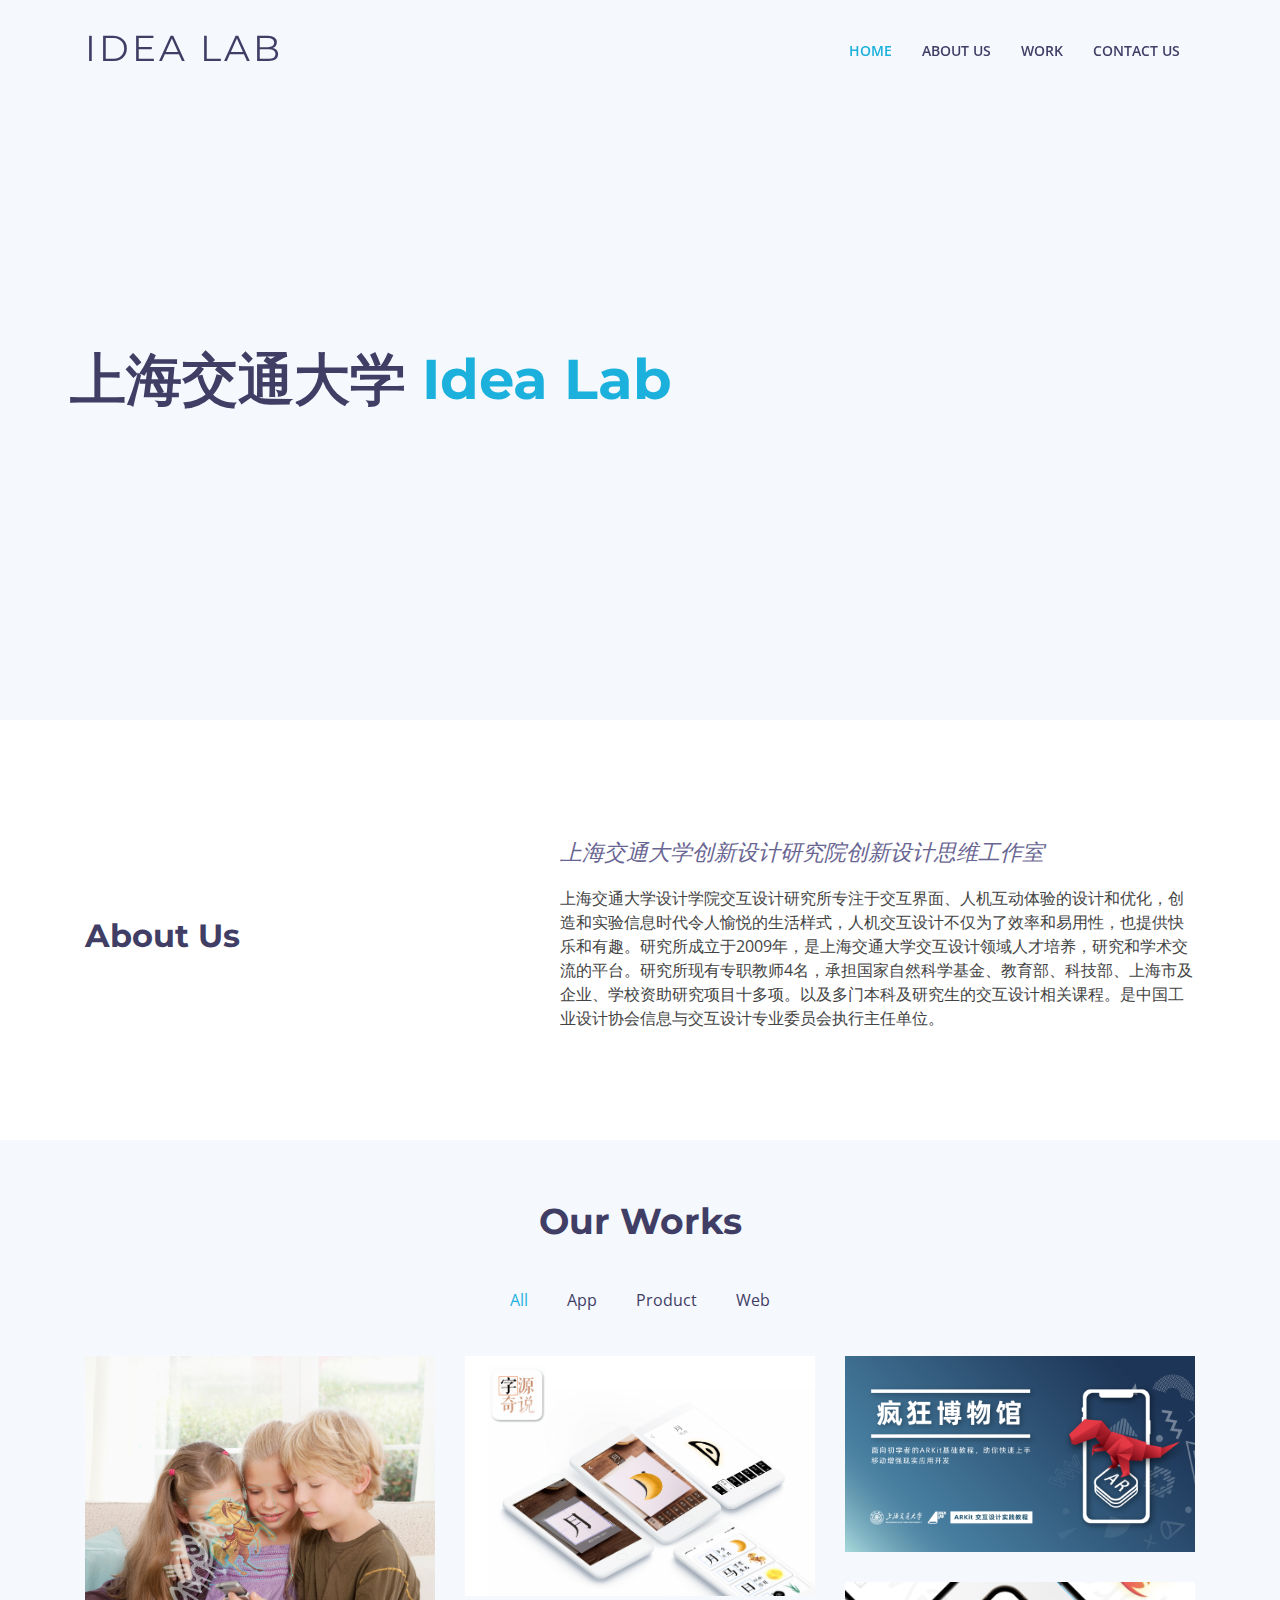
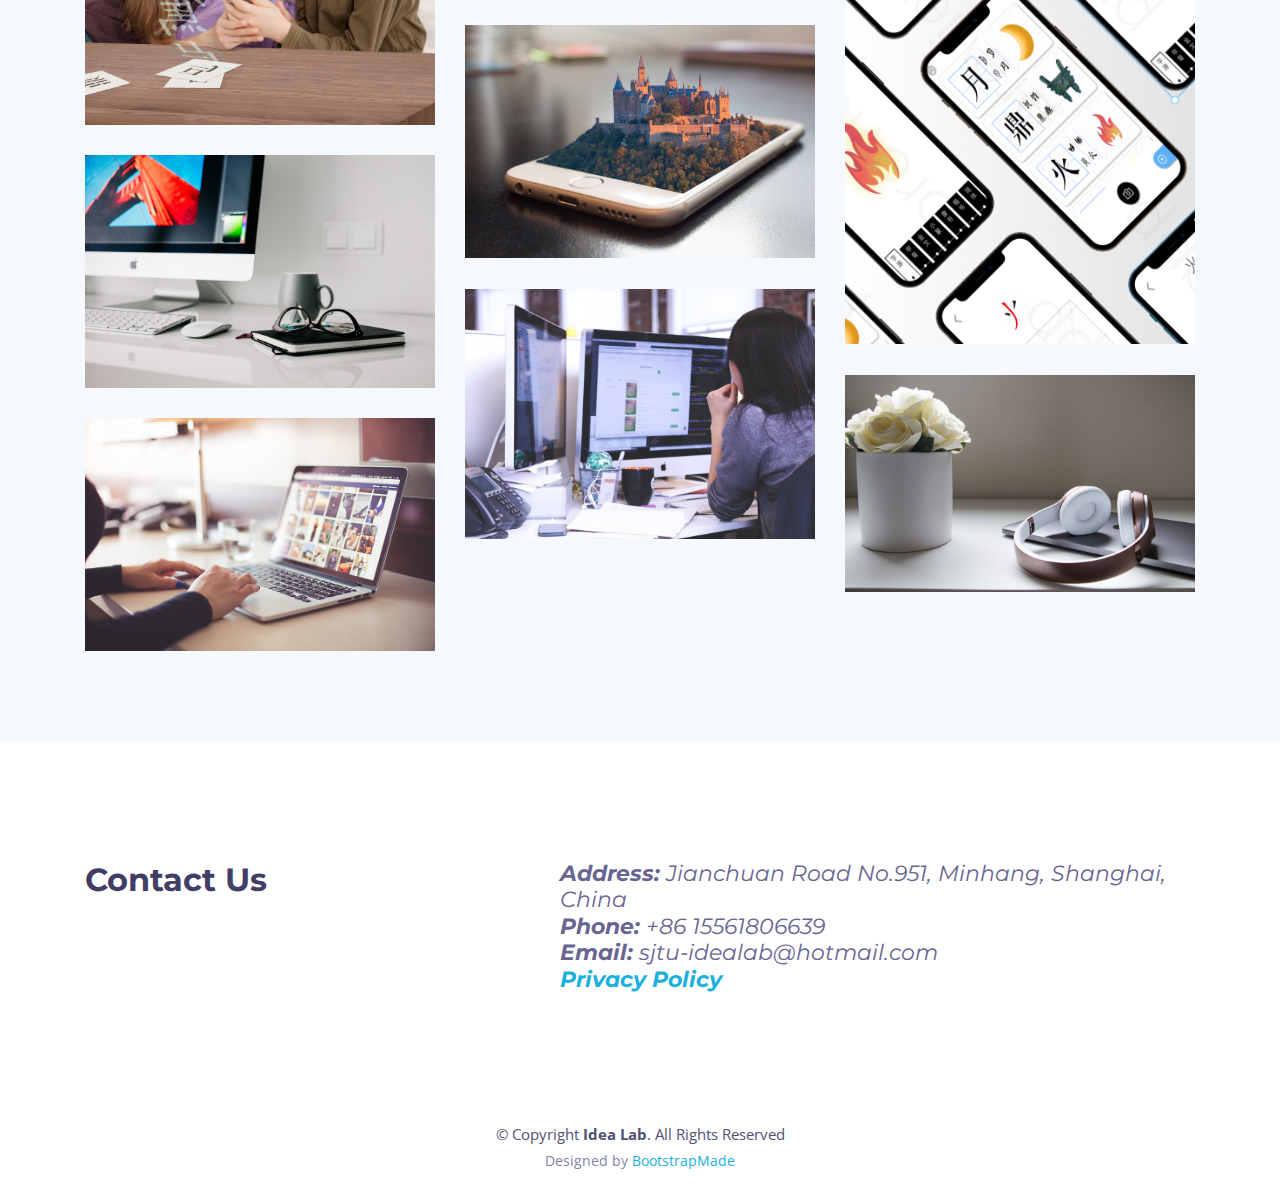
==== commit 902d60ef: "Delete something" ====
--- a/docs/index.html
+++ b/docs/index.html
@@ -45,12 +45,7 @@
         <div id="topbar">
             <div class="container">
                 <div class="social-links">
-                    <!--
-          <a href="#" class="twitter"><i class="fa fa-twitter"></i></a>
-          <a href="#" class="facebook"><i class="fa fa-facebook"></i></a>
-          <a href="#" class="linkedin"><i class="fa fa-linkedin"></i></a>
-          <a href="#" class="instagram"><i class="fa fa-instagram"></i></a>
-          -->
+
                 </div>
             </div>
         </div>
@@ -59,36 +54,18 @@
 
             <div class="logo float-left">
                 <!-- Uncomment below if you prefer to use an image logo -->
-                <h1 class="text-light"><a href="#intro" class="scrollto"><span>Idea Lab</span></a></h1>
+                <h1 class="text-light"><a href="index.html" class="scrollto"><span>Idea Lab</span></a></h1>
                 <!-- <a href="#header" class="scrollto"><img src="img/logo.png" alt="" class="img-fluid"></a> -->
             </div>
 
             <nav class="main-nav float-right d-none d-lg-block">
                 <ul>
-                    <li class="active"><a href="#intro">Home</a></li>
+                    <li class="active"><a href="index.html">Home</a></li>
                     <li><a href="#about">About Us</a></li>
                     <!--<li><a href="#services">Services</a></li>-->
                     <!--注释掉了-->
                     <li><a href="#portfolio">Work</a></li>
-                    <!--<li><a href="#team">Team</a></li>-->
-                    <!--<li class="drop-down"><a href="">Drop Down</a>
-            <ul>
-              <li><a href="#">Drop Down 1</a></li>
-              <li class="drop-down"><a href="#">Drop Down 2</a>
-                <ul>
-                  <li><a href="#">Deep Drop Down 1</a></li>
-                  <li><a href="#">Deep Drop Down 2</a></li>
-                  <li><a href="#">Deep Drop Down 3</a></li>
-                  <li><a href="#">Deep Drop Down 4</a></li>
-                  <li><a href="#">Deep Drop Down 5</a></li>
-                </ul>
-              </li>
-              <li><a href="#">Drop Down 3</a></li>
-              <li><a href="#">Drop Down 4</a></li>
-              <li><a href="#">Drop Down 5</a></li>
-            </ul>
-          </li>-->
-                    <!--注释掉了-->
+
                     <li><a href="#footer">Contact Us</a></li>
                 </ul>
             </nav><!-- .main-nav -->
@@ -105,7 +82,6 @@
                 <div class=" intro-info order-md-first order-last">
                     <h2>上海交通大学 <span>Idea Lab</span></h2>
                     <div>
-                        <!--<a href="#about" class="btn-get-started scrollto">Get Started</a>-->
                     </div>
                 </div>
 
@@ -148,217 +124,7 @@
         </section><!-- #about -->
 
 
-        <!--==========================
-      Services Section 注释掉了！！
-    ============================-->
-        <!--
-    <section id="services" class="section-bg">
-      <div class="container">
-
-        <header class="section-header">
-          <h3>Services</h3>
-          <p>Laudem latine persequeris id sed, ex fabulas delectus quo. No vel partiendo abhorreant vituperatoribus.</p>
-        </header>
-
-        <div class="row">
-
-          <div class="col-md-6 col-lg-4 wow bounceInUp" data-wow-duration="1.4s">
-            <div class="box">
-              <div class="icon" style="background: #fceef3;"><i class="ion-ios-analytics-outline" style="color: #ff689b;"></i></div>
-              <h4 class="title"><a href="">Lorem Ipsum</a></h4>
-              <p class="description">Voluptatum deleniti atque corrupti quos dolores et quas molestias excepturi sint occaecati cupiditate non provident</p>
-            </div>
-          </div>
-          <div class="col-md-6 col-lg-4 wow bounceInUp" data-wow-duration="1.4s">
-            <div class="box">
-              <div class="icon" style="background: #fff0da;"><i class="ion-ios-bookmarks-outline" style="color: #e98e06;"></i></div>
-              <h4 class="title"><a href="">Dolor Sitema</a></h4>
-              <p class="description">Minim veniam, quis nostrud exercitation ullamco laboris nisi ut aliquip ex ea commodo consequat tarad limino ata</p>
-            </div>
-          </div>
-
-          <div class="col-md-6 col-lg-4 wow bounceInUp" data-wow-delay="0.1s" data-wow-duration="1.4s">
-            <div class="box">
-              <div class="icon" style="background: #e6fdfc;"><i class="ion-ios-paper-outline" style="color: #3fcdc7;"></i></div>
-              <h4 class="title"><a href="">Sed ut perspiciatis</a></h4>
-              <p class="description">Duis aute irure dolor in reprehenderit in voluptate velit esse cillum dolore eu fugiat nulla pariatur</p>
-            </div>
-          </div>
-          <div class="col-md-6 col-lg-4 wow bounceInUp" data-wow-delay="0.1s" data-wow-duration="1.4s">
-            <div class="box">
-              <div class="icon" style="background: #eafde7;"><i class="ion-ios-speedometer-outline" style="color:#41cf2e;"></i></div>
-              <h4 class="title"><a href="">Magni Dolores</a></h4>
-              <p class="description">Excepteur sint occaecat cupidatat non proident, sunt in culpa qui officia deserunt mollit anim id est laborum</p>
-            </div>
-          </div>
-
-          <div class="col-md-6 col-lg-4 wow bounceInUp" data-wow-delay="0.2s" data-wow-duration="1.4s">
-            <div class="box">
-              <div class="icon" style="background: #e1eeff;"><i class="ion-ios-world-outline" style="color: #2282ff;"></i></div>
-              <h4 class="title"><a href="">Nemo Enim</a></h4>
-              <p class="description">At vero eos et accusamus et iusto odio dignissimos ducimus qui blanditiis praesentium voluptatum deleniti atque</p>
-            </div>
-          </div>
-          <div class="col-md-6 col-lg-4 wow bounceInUp" data-wow-delay="0.2s" data-wow-duration="1.4s">
-            <div class="box">
-              <div class="icon" style="background: #ecebff;"><i class="ion-ios-clock-outline" style="color: #8660fe;"></i></div>
-              <h4 class="title"><a href="">Eiusmod Tempor</a></h4>
-              <p class="description">Et harum quidem rerum facilis est et expedita distinctio. Nam libero tempore, cum soluta nobis est eligendi</p>
-            </div>
-          </div>
-
-        </div>
-
-      </div>
-    </section><!-- #services -->
-
-        <!--==========================
-      Why Us Section 注释掉了！！
-    ============================-->
-        <!--
-    <section id="why-us" class="wow fadeIn">
-      <div class="container-fluid">
-        
-        <header class="section-header">
-          <h3>Why choose us?</h3>
-          <p>Laudem latine persequeris id sed, ex fabulas delectus quo. No vel partiendo abhorreant vituperatoribus.</p>
-        </header>
-
-        <div class="row">
-
-          <div class="col-lg-6">
-            <div class="why-us-img">
-              <img src="img/why-us.jpg" alt="" class="img-fluid">
-            </div>
-          </div>
-
-          <div class="col-lg-6">
-            <div class="why-us-content">
-              <p>Molestiae omnis numquam corrupti omnis itaque. Voluptatum quidem impedit. Odio dolorum exercitationem est error omnis repudiandae ad dolorum sit.</p>
-              <p>
-                Explicabo repellendus quia labore. Non optio quo ea ut ratione et quaerat. Porro facilis deleniti porro consequatur
-                et temporibus. Labore est odio.
-
-                Odio omnis saepe qui. Veniam eaque ipsum. Ea quia voluptatum quis explicabo sed nihil repellat..
-              </p>
-
-              <div class="features wow bounceInUp clearfix">
-                <i class="fa fa-diamond" style="color: #f058dc;"></i>
-                <h4>Corporis dolorem</h4>
-                <p>Commodi quia voluptatum. Est cupiditate voluptas quaerat officiis ex alias dignissimos et ipsum. Soluta at enim modi ut incidunt dolor et.</p>
-              </div>
-
-              <div class="features wow bounceInUp clearfix">
-                <i class="fa fa-object-group" style="color: #ffb774;"></i>
-                <h4>Eum ut aspernatur</h4>
-                <p>Molestias eius rerum iusto voluptas et ab cupiditate aut enim. Assumenda animi occaecati. Quo dolore fuga quasi autem aliquid ipsum odit. Perferendis doloremque iure nulla aut.</p>
-              </div>
-              
-              <div class="features wow bounceInUp clearfix">
-                <i class="fa fa-language" style="color: #589af1;"></i>
-                <h4>Voluptates dolores</h4>
-                <p>Voluptates nihil et quis omnis et eaque omnis sint aut. Ducimus dolorum aspernatur. Totam dolores ut enim ullam voluptas distinctio aut.</p>
-              </div>
-              
-            </div>
-
-          </div>
-
-        </div>
-
-      </div>
-
-      <div class="container">
-        <div class="row counters">
-
-          <div class="col-lg-3 col-6 text-center">
-            <span data-toggle="counter-up">274</span>
-            <p>Clients</p>
-          </div>
-
-          <div class="col-lg-3 col-6 text-center">
-            <span data-toggle="counter-up">421</span>
-            <p>Projects</p>
-          </div>
-
-          <div class="col-lg-3 col-6 text-center">
-            <span data-toggle="counter-up">1,364</span>
-            <p>Hours Of Support</p>
-          </div>
-
-          <div class="col-lg-3 col-6 text-center">
-            <span data-toggle="counter-up">18</span>
-            <p>Hard Workers</p>
-          </div>
-  
-        </div>
-
-      </div>
-    </section>
-
-    <!--==========================
-      Call To Action Section
-    ============================-->
-        <!--
-    <section id="call-to-action" class="wow fadeInUp">
-      <div class="container">
-        <div class="row">
-          <div class="col-lg-9 text-center text-lg-left">
-            <h3 class="cta-title">Call To Action</h3>
-            <p class="cta-text"> Duis aute irure dolor in reprehenderit in voluptate velit esse cillum dolore eu fugiat nulla pariatur. Excepteur sint occaecat cupidatat non proident, sunt in culpa qui officia deserunt mollit anim id est laborum.</p>
-          </div>
-          <div class="col-lg-3 cta-btn-container text-center">
-            <a class="cta-btn align-middle" href="#">Call To Action</a>
-          </div>
-        </div>
-
-      </div>
-    </section><!-- #call-to-action -->
-
-        <!--==========================
-      Features Section
-    ============================-->
-        <!--
-    <section id="features">
-      <div class="container">
-
-        <div class="row feature-item">
-          <div class="col-lg-6 wow fadeInUp">
-            <img src="img/features-1.svg" class="img-fluid" alt="">
-          </div>
-          <div class="col-lg-6 wow fadeInUp pt-5 pt-lg-0">
-            <h4>Voluptatem dignissimos provident quasi corporis voluptates sit assumenda.</h4>
-            <p>
-              Ipsum in aspernatur ut possimus sint. Quia omnis est occaecati possimus ea. Quas molestiae perspiciatis occaecati qui rerum. Deleniti quod porro sed quisquam saepe. Numquam mollitia recusandae non ad at et a.
-            </p>
-            <p>
-              Ad vitae recusandae odit possimus. Quaerat cum ipsum corrupti. Odit qui asperiores ea corporis deserunt veritatis quidem expedita perferendis. Qui rerum eligendi ex doloribus quia sit. Porro rerum eum eum.
-            </p>
-          </div>
-        </div>
-
-        <div class="row feature-item mt-5 pt-5">
-          <div class="col-lg-6 wow fadeInUp order-1 order-lg-2">
-            <img src="img/features-2.svg" class="img-fluid" alt="">
-          </div>
-
-          <div class="col-lg-6 wow fadeInUp pt-4 pt-lg-0 order-2 order-lg-1">
-            <h4>Neque saepe temporibus repellat ea ipsum et. Id vel et quia tempora facere reprehenderit.</h4>
-            <p>
-             Delectus alias ut incidunt delectus nam placeat in consequatur. Sed cupiditate quia ea quis. Voluptas nemo qui aut distinctio. Cumque fugit earum est quam officiis numquam. Ducimus corporis autem at blanditiis beatae incidunt sunt. 
-            </p>
-            <p>
-              Voluptas saepe natus quidem blanditiis. Non sunt impedit voluptas mollitia beatae. Qui esse molestias. Laudantium libero nisi vitae debitis. Dolorem cupiditate est perferendis iusto.
-            </p>
-            <p>
-              Eum quia in. Magni quas ipsum a. Quis ex voluptatem inventore sint quia modi. Numquam est aut fuga mollitia exercitationem nam accusantium provident quia.
-            </p>
-          </div>
-          
-        </div>
-
-      </div>
-    </section><!-- #about -->
+   
 
 
         <!--==========================
@@ -515,342 +281,7 @@
             </div>
         </section><!-- #portfolio -->
 
-        <!--==========================
-      Clients Section
-    ============================-->
-        <!--
-    <section id="testimonials">
-      <div class="container">
-
-        <header class="section-header">
-          <h3>Testimonials</h3>
-        </header>
-
-        <div class="row justify-content-center">
-          <div class="col-lg-8">
-
-            <div class="owl-carousel testimonials-carousel wow fadeInUp">
-    
-              <div class="testimonial-item">
-                <img src="img/testimonial-1.jpg" class="testimonial-img" alt="">
-                <h3>Saul Goodman</h3>
-                <h4>Ceo &amp; Founder</h4>
-                <p>
-                  Proin iaculis purus consequat sem cure digni ssim donec porttitora entum suscipit rhoncus. Accusantium quam, ultricies eget id, aliquam eget nibh et. Maecen aliquam, risus at semper.
-                </p>
-              </div>
-    
-              <div class="testimonial-item">
-                <img src="img/testimonial-2.jpg" class="testimonial-img" alt="">
-                <h3>Sara Wilsson</h3>
-                <h4>Designer</h4>
-                <p>
-                  Export tempor illum tamen malis malis eram quae irure esse labore quem cillum quid cillum eram malis quorum velit fore eram velit sunt aliqua noster fugiat irure amet legam anim culpa.
-                </p>
-              </div>
-    
-              <div class="testimonial-item">
-                <img src="img/testimonial-3.jpg" class="testimonial-img" alt="">
-                <h3>Jena Karlis</h3>
-                <h4>Store Owner</h4>
-                <p>
-                  Enim nisi quem export duis labore cillum quae magna enim sint quorum nulla quem veniam duis minim tempor labore quem eram duis noster aute amet eram fore quis sint minim.
-                </p>
-              </div>
-    
-              <div class="testimonial-item">
-                <img src="img/testimonial-4.jpg" class="testimonial-img" alt="">
-                <h3>Matt Brandon</h3>
-                <h4>Freelancer</h4>
-                <p>
-                  Fugiat enim eram quae cillum dolore dolor amet nulla culpa multos export minim fugiat minim velit minim dolor enim duis veniam ipsum anim magna sunt elit fore quem dolore labore illum veniam.
-                </p>
-              </div>
-
-            </div>
-
-          </div>
-        </div>
-
-
-      </div>
-    </section><!-- #testimonials -->
-
-
-        <!--==========================
-      Team Section
-    ============================-->
-        <!--
-    <section id="team" class="section-bg">
-      <div class="container">
-        <div class="section-header">
-          <h3>Team</h3>
-          <p>Sed ut perspiciatis unde omnis iste natus error sit voluptatem accusantium doloremque</p>
-        </div>
-
-        <div class="row">
-
-          <div class="col-lg-3 col-md-6 wow fadeInUp">
-            <div class="member">
-              <img src="img/team-1.jpg" class="img-fluid" alt="">
-              <div class="member-info">
-                <div class="member-info-content">
-                  <h4>Walter White</h4>
-                  <span>Chief Executive Officer</span>
-                  <div class="social">
-                    <a href=""><i class="fa fa-twitter"></i></a>
-                    <a href=""><i class="fa fa-facebook"></i></a>
-                    <a href=""><i class="fa fa-google-plus"></i></a>
-                    <a href=""><i class="fa fa-linkedin"></i></a>
-                  </div>
-                </div>
-              </div>
-            </div>
-          </div>
-
-          <div class="col-lg-3 col-md-6 wow fadeInUp" data-wow-delay="0.1s">
-            <div class="member">
-              <img src="img/team-2.jpg" class="img-fluid" alt="">
-              <div class="member-info">
-                <div class="member-info-content">
-                  <h4>Sarah Jhonson</h4>
-                  <span>Product Manager</span>
-                  <div class="social">
-                    <a href=""><i class="fa fa-twitter"></i></a>
-                    <a href=""><i class="fa fa-facebook"></i></a>
-                    <a href=""><i class="fa fa-google-plus"></i></a>
-                    <a href=""><i class="fa fa-linkedin"></i></a>
-                  </div>
-                </div>
-              </div>
-            </div>
-          </div>
-
-          <div class="col-lg-3 col-md-6 wow fadeInUp" data-wow-delay="0.2s">
-            <div class="member">
-              <img src="img/team-3.jpg" class="img-fluid" alt="">
-              <div class="member-info">
-                <div class="member-info-content">
-                  <h4>William Anderson</h4>
-                  <span>CTO</span>
-                  <div class="social">
-                    <a href=""><i class="fa fa-twitter"></i></a>
-                    <a href=""><i class="fa fa-facebook"></i></a>
-                    <a href=""><i class="fa fa-google-plus"></i></a>
-                    <a href=""><i class="fa fa-linkedin"></i></a>
-                  </div>
-                </div>
-              </div>
-            </div>
-          </div>
-
-          <div class="col-lg-3 col-md-6 wow fadeInUp" data-wow-delay="0.3s">
-            <div class="member">
-              <img src="img/team-4.jpg" class="img-fluid" alt="">
-              <div class="member-info">
-                <div class="member-info-content">
-                  <h4>Amanda Jepson</h4>
-                  <span>Accountant</span>
-                  <div class="social">
-                    <a href=""><i class="fa fa-twitter"></i></a>
-                    <a href=""><i class="fa fa-facebook"></i></a>
-                    <a href=""><i class="fa fa-google-plus"></i></a>
-                    <a href=""><i class="fa fa-linkedin"></i></a>
-                  </div>
-                </div>
-              </div>
-            </div>
-          </div>
-
-        </div>
-
-      </div>
-    </section><!-- #team -->
-
-        <!--==========================
-      Clients Section
-    ============================-->
-        <!--
-    <section id="clients" class="wow fadeInUp">
-      <div class="container">
-
-        <header class="section-header">
-          <h3>Our Clients</h3>
-        </header>
-
-        <div class="owl-carousel clients-carousel">
-          <img src="img/clients/client-1.png" alt="">
-          <img src="img/clients/client-2.png" alt="">
-          <img src="img/clients/client-3.png" alt="">
-          <img src="img/clients/client-4.png" alt="">
-          <img src="img/clients/client-5.png" alt="">
-          <img src="img/clients/client-6.png" alt="">
-          <img src="img/clients/client-7.png" alt="">
-          <img src="img/clients/client-8.png" alt="">
-        </div>
-
-      </div>
-    </section><!-- #clients -->
-
-
-        <!--==========================
-      Pricing Section
-    ============================-->
-        <!--
-    <section id="pricing" class="wow fadeInUp section-bg">
-
-      <div class="container">
-
-        <header class="section-header">
-          <h3>Pricing</h3>
-          <p>Sed ut perspiciatis unde omnis iste natus error sit voluptatem accusantium doloremque</p>
-        </header>
-
-        <div class="row flex-items-xs-middle flex-items-xs-center">
-        -->
-
-        <!-- Basic Plan  -->
-        <!--
-          <div class="col-xs-12 col-lg-4">
-            <div class="card">
-              <div class="card-header">
-                <h3><span class="currency">$</span>19<span class="period">/month</span></h3>
-              </div>
-              <div class="card-block">
-                <h4 class="card-title"> 
-                  Basic Plan
-                </h4>
-                <ul class="list-group">
-                  <li class="list-group-item">Odio animi voluptates</li>
-                  <li class="list-group-item">Inventore quisquam et</li>
-                  <li class="list-group-item">Et perspiciatis suscipit</li>
-                  <li class="list-group-item">24/7 Support System</li>
-                </ul>
-                <a href="#" class="btn">Choose Plan</a>
-              </div>
-            </div>
-          </div>
-      -->
-        <!-- Regular Plan  -->
-        <!--
-          <div class="col-xs-12 col-lg-4">
-            <div class="card">
-              <div class="card-header">
-                <h3><span class="currency">$</span>29<span class="period">/month</span></h3>
-              </div>
-              <div class="card-block">
-                <h4 class="card-title"> 
-                  Regular Plan
-                </h4>
-                <ul class="list-group">
-                  <li class="list-group-item">Odio animi voluptates</li>
-                  <li class="list-group-item">Inventore quisquam et</li>
-                  <li class="list-group-item">Et perspiciatis suscipit</li>
-                  <li class="list-group-item">24/7 Support System</li>
-                </ul>
-                <a href="#" class="btn">Choose Plan</a>
-              </div>
-            </div>
-          </div>
-      ->>
-          <!-- Premium Plan  -->
-        <!--
-          <div class="col-xs-12 col-lg-4">
-            <div class="card">
-              <div class="card-header">
-                <h3><span class="currency">$</span>39<span class="period">/month</span></h3>
-              </div>
-              <div class="card-block">
-                <h4 class="card-title"> 
-                  Premium Plan
-                </h4>
-                <ul class="list-group">
-                  <li class="list-group-item">Odio animi voluptates</li>
-                  <li class="list-group-item">Inventore quisquam et</li>
-                  <li class="list-group-item">Et perspiciatis suscipit</li>
-                  <li class="list-group-item">24/7 Support System</li>
-                </ul>
-                <a href="#" class="btn">Choose Plan</a>
-              </div>
-            </div>
-          </div>
-      
-        </div>
-      </div>
-
-    </section><!-- #pricing -->
-
-
-        <!--==========================
-      Frequently Asked Questions Section
-    ============================-->
-        <!--
-    <section id="faq">
-      <div class="container">
-        <header class="section-header">
-          <h3>Frequently Asked Questions</h3>
-          <p>Sed ut perspiciatis unde omnis iste natus error sit voluptatem accusantium doloremque</p>
-        </header>
-
-        <ul id="faq-list" class="wow fadeInUp">
-          <li>
-            <a data-toggle="collapse" class="collapsed" href="#faq1">Non consectetur a erat nam at lectus urna duis? <i class="ion-android-remove"></i></a>
-            <div id="faq1" class="collapse" data-parent="#faq-list">
-              <p>
-                Feugiat pretium nibh ipsum consequat. Tempus iaculis urna id volutpat lacus laoreet non curabitur gravida. Venenatis lectus magna fringilla urna porttitor rhoncus dolor purus non.
-              </p>
-            </div>
-          </li>
-
-          <li>
-            <a data-toggle="collapse" href="#faq2" class="collapsed">Feugiat scelerisque varius morbi enim nunc faucibus a pellentesque? <i class="ion-android-remove"></i></a>
-            <div id="faq2" class="collapse" data-parent="#faq-list">
-              <p>
-                Dolor sit amet consectetur adipiscing elit pellentesque habitant morbi. Id interdum velit laoreet id donec ultrices. Fringilla phasellus faucibus scelerisque eleifend donec pretium. Est pellentesque elit ullamcorper dignissim. Mauris ultrices eros in cursus turpis massa tincidunt dui.
-              </p>
-            </div>
-          </li>
-
-          <li>
-            <a data-toggle="collapse" href="#faq3" class="collapsed">Dolor sit amet consectetur adipiscing elit pellentesque habitant morbi? <i class="ion-android-remove"></i></a>
-            <div id="faq3" class="collapse" data-parent="#faq-list">
-              <p>
-                Eleifend mi in nulla posuere sollicitudin aliquam ultrices sagittis orci. Faucibus pulvinar elementum integer enim. Sem nulla pharetra diam sit amet nisl suscipit. Rutrum tellus pellentesque eu tincidunt. Lectus urna duis convallis convallis tellus. Urna molestie at elementum eu facilisis sed odio morbi quis
-              </p>
-            </div>
-          </li>
-
-          <li>
-            <a data-toggle="collapse" href="#faq4" class="collapsed">Ac odio tempor orci dapibus. Aliquam eleifend mi in nulla? <i class="ion-android-remove"></i></a>
-            <div id="faq4" class="collapse" data-parent="#faq-list">
-              <p>
-                Dolor sit amet consectetur adipiscing elit pellentesque habitant morbi. Id interdum velit laoreet id donec ultrices. Fringilla phasellus faucibus scelerisque eleifend donec pretium. Est pellentesque elit ullamcorper dignissim. Mauris ultrices eros in cursus turpis massa tincidunt dui.
-              </p>
-            </div>
-          </li>
-
-          <li>
-            <a data-toggle="collapse" href="#faq5" class="collapsed">Tempus quam pellentesque nec nam aliquam sem et tortor consequat? <i class="ion-android-remove"></i></a>
-            <div id="faq5" class="collapse" data-parent="#faq-list">
-              <p>
-                Molestie a iaculis at erat pellentesque adipiscing commodo. Dignissim suspendisse in est ante in. Nunc vel risus commodo viverra maecenas accumsan. Sit amet nisl suscipit adipiscing bibendum est. Purus gravida quis blandit turpis cursus in
-              </p>
-            </div>
-          </li>
-
-          <li>
-            <a data-toggle="collapse" href="#faq6" class="collapsed">Tortor vitae purus faucibus ornare. Varius vel pharetra vel turpis nunc eget lorem dolor? <i class="ion-android-remove"></i></a>
-            <div id="faq6" class="collapse" data-parent="#faq-list">
-              <p>
-                Laoreet sit amet cursus sit amet dictum sit amet justo. Mauris vitae ultricies leo integer malesuada nunc vel. Tincidunt eget nullam non nisi est sit amet. Turpis nunc eget lorem dolor sed. Ut venenatis tellus in metus vulputate eu scelerisque. Pellentesque diam volutpat commodo sed egestas egestas fringilla phasellus faucibus. Nibh tellus molestie nunc non blandit massa enim nec.
-              </p>
-            </div>
-          </li>
-
-        </ul>
-
-      </div>
-    </section><!-- #faq -->
+ 
 
     </main>
 
@@ -875,37 +306,16 @@
                         <h3><strong>Address:</strong> Jianchuan Road No.951, Minhang, Shanghai, China<br>
                             <strong>Phone:</strong> +86 15561806639<br>
                             <strong>Email:</strong> sjtu-idealab@hotmail.com<br>
-                            <strong><a href="privacypolicy.html">Privacy policy</a></strong>
+                            <strong><a href="privacypolicy.html">Privacy Policy</a></strong>
                         </h3>
+                         </div>
     </section>
 
-    <!--
-      <div class="container">
-        
-
-        <div class="row">
-
-          <div class="col-lg-6">
-
-            <div class="row">
-
-                <div class="col-sm-6">
-
-                  <div class="footer-info">
-                   <!--
-                    <h3>Rapid</h3>
-                    <p>Cras fermentum odio eu feugiat lide par naso tierra. Justo eget nada terra videa magna derita valies darta donna mare fermentum iaculis eu non diam phasellus. Scelerisque felis imperdiet proin fermentum leo. Amet volutpat consequat mauris nunc congue.</p>
-                    -->
+    
     </div>
 
     <div class="footer-newsletter">
-        <!--
-                    <h4>Our Newsletter</h4>
-                    <p>Tamen quem nulla quae legam multos aute sint culpa legam noster magna veniam enim veniam illum dolore legam minim quorum culpa amet magna export quem.</p>
-                    <form action="" method="post">
-                      <input type="email" name="email"><input type="submit"  value="Subscribe">
-                    </form>
-                    -->
+
     </div>
 
     </div>
@@ -918,33 +328,7 @@
     <div class="col-lg-6">
 
         <div class="form">
-            <!--
-              <h4>Send us a message</h4>
-              <p>Eos ipsa est voluptates. Nostrum nam libero ipsa vero. Debitis quasi sit eaque numquam similique commodi harum aut temporibus.</p>
-              <form action="" method="post" role="form" class="contactForm">
-                <div class="form-group">
-                  <input type="text" name="name" class="form-control" id="name" placeholder="Your Name" data-rule="minlen:4" data-msg="Please enter at least 4 chars" />
-                  <div class="validation"></div>
-                </div>
-                <div class="form-group">
-                  <input type="email" class="form-control" name="email" id="email" placeholder="Your Email" data-rule="email" data-msg="Please enter a valid email" />
-                  <div class="validation"></div>
-                </div>
-                <div class="form-group">
-                  <input type="text" class="form-control" name="subject" id="subject" placeholder="Subject" data-rule="minlen:4" data-msg="Please enter at least 8 chars of subject" />
-                  <div class="validation"></div>
-                </div>
-                <div class="form-group">
-                  <textarea class="form-control" name="message" rows="5" data-rule="required" data-msg="Please write something for us" placeholder="Message"></textarea>
-                  <div class="validation"></div>
-                </div>
-
-                <div id="sendmessage">Your message has been sent. Thank you!</div>
-                <div id="errormessage"></div>
-
-                <div class="text-center"><button type="submit" title="Send Message">Send Message</button></div>
-              </form>
-              -->
+            
         </div>
 
     </div>
